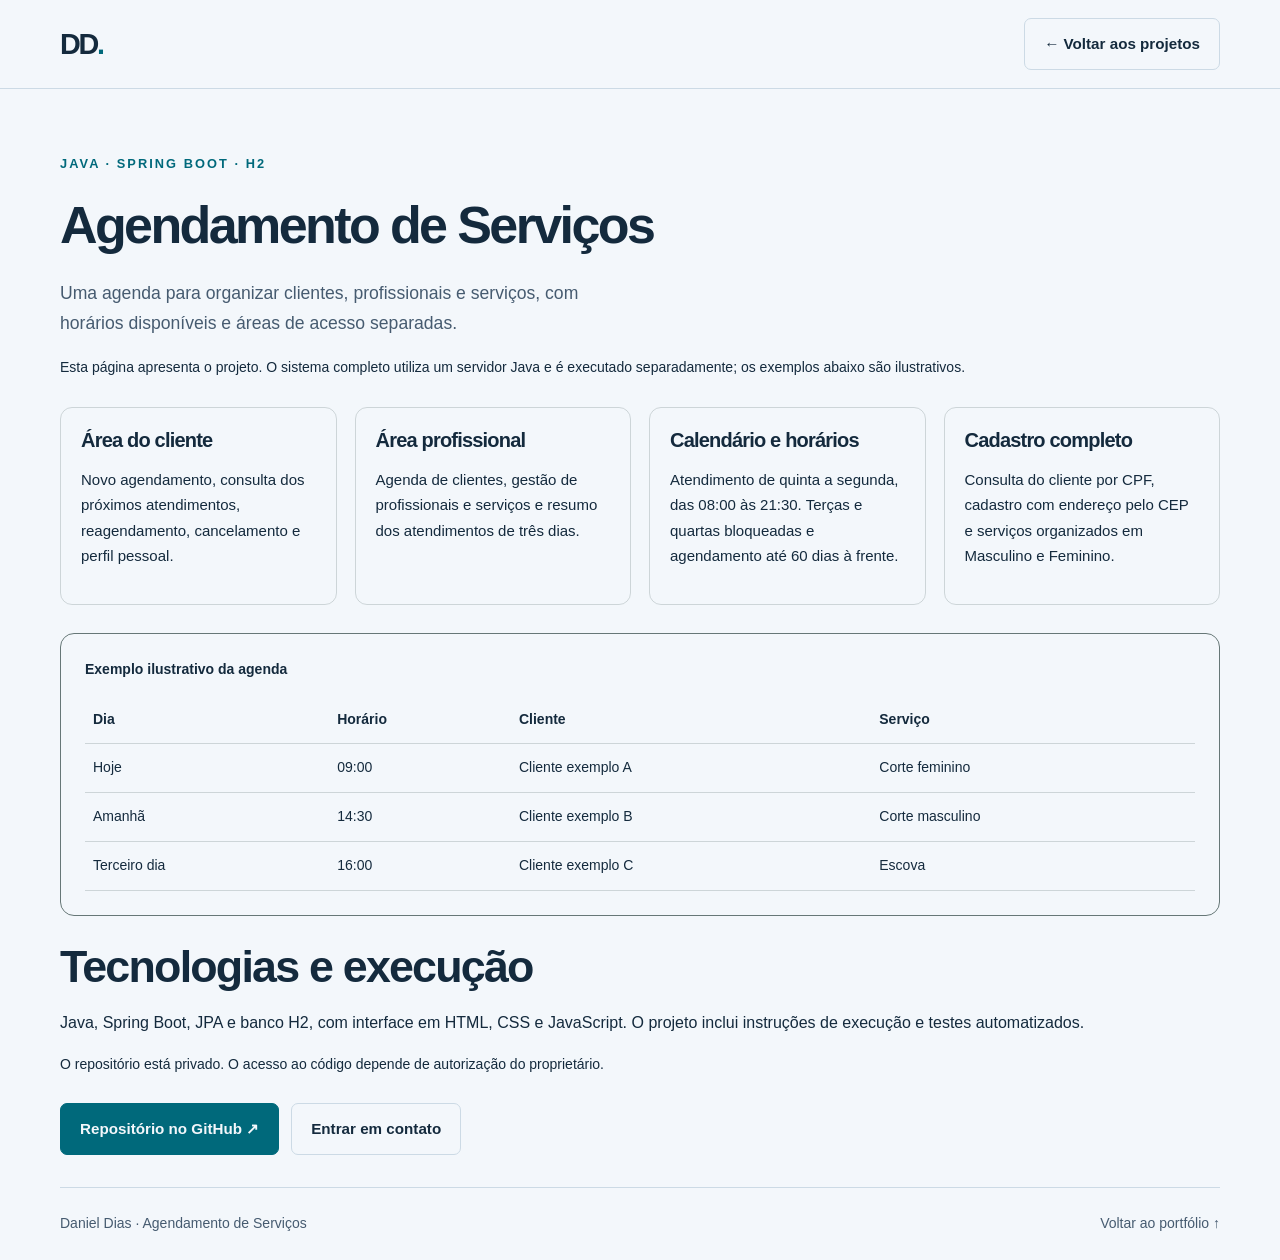
==== projetos/agendamento/index.html @ 3dae835b "Inclui projeto de agendamento Java Spring Boot no portfólio" ====
<!doctype html><html lang="pt-BR"><head><meta charset="utf-8"><meta name="viewport" content="width=device-width,initial-scale=1"><title>Agendamento de Serviços | Daniel Dias</title><meta name="description" content="Projeto de agendamento de serviços desenvolvido com Java e Spring Boot por Daniel Dias."><script src="../../theme.js?v=2"></script><link rel="stylesheet" href="../../styles.css?v=5"><style>.agenda-intro{padding-top:64px;padding-bottom:32px}.agenda-intro h1{font-size:clamp(30px,5vw,52px)}.agenda-example{border:1px solid var(--border,#667777);border-radius:14px;padding:24px;margin:24px 0}.agenda-example table{width:100%;border-collapse:collapse;text-align:left;font-size:14px}.agenda-example td,.agenda-example th{padding:12px 8px;border-bottom:1px solid #66777744}.table-wrap{overflow:auto}.agenda-example caption{text-align:left;margin-bottom:14px;font-weight:600}.agenda-note{font-size:14px;line-height:1.6}.features{display:grid;grid-template-columns:repeat(auto-fit,minmax(240px,1fr));gap:18px;margin:28px 0}.features article{padding:20px;border:1px solid #66777744;border-radius:12px}.features h2{font-size:20px}.features p{font-size:15px;line-height:1.7}</style></head><body><header class="header"><div class="container header-inner"><a class="brand" href="../../">DD<span>.</span></a><a class="button" href="../../#projetos">← Voltar aos projetos</a></div></header><main class="container agenda-intro"><p class="eyebrow">JAVA · SPRING BOOT · H2</p><h1>Agendamento de Serviços</h1><p class="lead">Uma agenda para organizar clientes, profissionais e serviços, com horários disponíveis e áreas de acesso separadas.</p><p class="agenda-note">Esta página apresenta o projeto. O sistema completo utiliza um servidor Java e é executado separadamente; os exemplos abaixo são ilustrativos.</p><div class="features"><article><h2>Área do cliente</h2><p>Novo agendamento, consulta dos próximos atendimentos, reagendamento, cancelamento e perfil pessoal.</p></article><article><h2>Área profissional</h2><p>Agenda de clientes, gestão de profissionais e serviços e resumo dos atendimentos de três dias.</p></article><article><h2>Calendário e horários</h2><p>Atendimento de quinta a segunda, das 08:00 às 21:30. Terças e quartas bloqueadas e agendamento até 60 dias à frente.</p></article><article><h2>Cadastro completo</h2><p>Consulta do cliente por CPF, cadastro com endereço pelo CEP e serviços organizados em Masculino e Feminino.</p></article></div><section class="agenda-example"><div class="table-wrap"><table><caption>Exemplo ilustrativo da agenda</caption><thead><tr><th>Dia</th><th>Horário</th><th>Cliente</th><th>Serviço</th></tr></thead><tbody><tr><td>Hoje</td><td>09:00</td><td>Cliente exemplo A</td><td>Corte feminino</td></tr><tr><td>Amanhã</td><td>14:30</td><td>Cliente exemplo B</td><td>Corte masculino</td></tr><tr><td>Terceiro dia</td><td>16:00</td><td>Cliente exemplo C</td><td>Escova</td></tr></tbody></table></div></section><section><h2>Tecnologias e execução</h2><p>Java, Spring Boot, JPA e banco H2, com interface em HTML, CSS e JavaScript. O projeto inclui instruções de execução e testes automatizados.</p><p class="agenda-note">O repositório está privado. O acesso ao código depende de autorização do proprietário.</p><div class="actions"><a class="button primary" href="https://github.com/danieldosadi/agendamento-spring-boot">Repositório no GitHub ↗</a><a class="button" href="../../#contato">Entrar em contato</a></div></section></main><footer class="container"><p>Daniel Dias · Agendamento de Serviços</p><a href="../../#projetos">Voltar ao portfólio ↑</a></footer></body></html>
---- styles.css ----
/* Paleta e dimensões: edite estas variáveis para personalizar o site. */
:root{font-family:Inter,"Segoe UI",Arial,sans-serif;--bg:#f3f7fb;--surface:#fff;--text:#142a3d;--muted:#465b70;--accent:#00697b;--line:#ccdae5;--art:#092737;--shadow:0 20px 60px #08283d12;color-scheme:light}
:root[data-theme="dark"]{--bg:#08131f;--surface:#101f2e;--text:#f0f6fc;--muted:#a6b9cb;--accent:#65dceb;--line:#293c4e;--shadow:0 20px 60px #0003;color-scheme:dark}
*{box-sizing:border-box}html{scroll-behavior:smooth;scroll-padding-top:110px}body{margin:0;background:var(--bg);color:var(--text);font-size:1rem;line-height:1.7}a{color:inherit;text-decoration:none}button,select{font:inherit}button,a,select{-webkit-tap-highlight-color:transparent}a:hover{color:var(--accent)}:focus-visible{outline:3px solid var(--accent);outline-offset:5px}::selection{background:#16899e;color:white}.container{width:min(1160px,calc(100% - 64px));margin-inline:auto}.sr-only{position:absolute;width:1px;height:1px;padding:0;margin:-1px;overflow:hidden;clip:rect(0,0,0,0);white-space:nowrap;border:0}[hidden]{display:none!important}.skip{position:fixed;top:-100px;left:16px;z-index:10;padding:12px 20px;background:var(--surface)}.skip:focus{top:12px}.header{position:sticky;top:0;z-index:5;background:var(--bg);border-bottom:1px solid var(--line)}.header-inner{min-height:88px;display:flex;align-items:center;gap:28px;justify-content:space-between}.brand{font-size:1.8rem;font-weight:800;letter-spacing:-.08em}.brand span{color:var(--accent)}nav{display:flex;flex-wrap:wrap;gap:24px;font-size:.875rem}select{max-width:100%;color:var(--text);background:var(--surface);border:1px solid var(--line);border-radius:7px;padding:8px;font-size:.875rem}.hero{min-height:660px;display:grid;grid-template-columns:1.35fr 1fr;align-items:center;gap:65px;padding-block:80px}.eyebrow{font-size:.8rem;letter-spacing:.16em;font-weight:700;color:var(--accent);margin:0 0 22px}h1{font-size:clamp(2.7rem,5vw,4.6rem);line-height:1.08;letter-spacing:-.05em;margin:0 0 26px}h1 span{display:block;font-size:.57em;line-height:1.3;font-weight:500;letter-spacing:-.035em;color:var(--muted);margin-top:20px}.lead{max-width:580px;color:var(--muted);font-size:1.1rem}.actions{display:flex;flex-wrap:wrap;gap:12px;margin-top:28px}.button{padding:12px 19px;border:1px solid var(--line);border-radius:7px;font-size:.95rem;font-weight:600;display:inline-flex;align-items:center;gap:16px}.primary{background:var(--accent);color:var(--bg);border-color:var(--accent)}.primary:hover{color:var(--bg);filter:brightness(1.12)}.location{font-size:.875rem;color:var(--muted);margin-top:35px}.location span{padding-inline:12px;color:var(--accent)}.portrait-wrap{position:relative;padding:20px 0 0 20px}.portrait-wrap:before{content:"";position:absolute;inset:0 20px 40px 0;border:1px solid var(--accent);border-radius:12px}.portrait-frame{position:relative;border-radius:10px;overflow:hidden;box-shadow:var(--shadow);background:var(--surface)}.portrait-frame img{display:block;width:100%;height:auto;aspect-ratio:1;object-fit:cover}.portrait-caption{padding:16px 22px;display:flex;flex-direction:column}.portrait-caption span{font-weight:600}.portrait-caption small{color:var(--muted);font-size:.875rem}.frame-label{display:block;font-family:monospace;font-size:.8rem;color:var(--accent);margin:18px 0 0}.section{padding-block:85px;border-top:1px solid var(--line)}.section-heading{margin-bottom:38px}.section-heading>p:last-child:not(.eyebrow){color:var(--muted);max-width:650px}h2{font-size:clamp(2rem,3.5vw,2.8rem);line-height:1.2;letter-spacing:-.04em;font-weight:650;margin:0}h3{font-size:1.2rem;line-height:1.4;margin:0 0 12px}.about-copy{max-width:770px;margin-left:auto;color:var(--muted);font-size:1.1rem}.about-copy p+p{margin-top:24px}.skills-grid{display:grid;grid-template-columns:repeat(4,1fr);gap:18px}.skill{border:1px solid var(--line);background:var(--surface);padding:26px;border-radius:9px}.symbol{font:700 1.6rem monospace;color:var(--accent);display:block;margin-bottom:24px}.skill p{font-size:.95rem;color:var(--muted);margin-bottom:0}.filters{display:flex;flex-wrap:wrap;gap:10px;margin-bottom:30px}.filters button{background:transparent;color:var(--muted);border:1px solid var(--line);border-radius:30px;padding:8px 18px;cursor:pointer;font-size:.9rem}.filters button[aria-pressed="true"]{background:var(--accent);border-color:var(--accent);color:var(--bg)}.projects-grid{display:grid;grid-template-columns:repeat(3,1fr);gap:24px}.project{border:1px solid var(--line);border-radius:10px;overflow:hidden;background:var(--surface);transition:transform .25s,box-shadow .25s}.project:hover{transform:translateY(-4px);box-shadow:var(--shadow)}.project-art{height:190px;background-color:var(--art);background-image:linear-gradient(#65dceb0b 1px,transparent 1px),linear-gradient(90deg,#65dceb0b 1px,transparent 1px);background-size:24px 24px;position:relative;display:flex;align-items:center;justify-content:center;color:#65dceb;overflow:hidden}.project-art>span{position:absolute;top:14px;left:18px;font:14px monospace;opacity:.8}.project-art>b{position:absolute;bottom:15px;left:18px;font:11px monospace;letter-spacing:.1em}.project-body{padding:24px}.tag{font-size:.75rem;font-weight:700;letter-spacing:.1em;color:var(--accent);margin:0 0 10px}.project-body>p:not(.tag){color:var(--muted);font-size:.95rem}.project-body .stack{font-size:.8rem!important;margin:24px 0 12px}.project-body .status{font-size:.8rem!important;margin:0;padding-top:12px;border-top:1px solid var(--line)}.art-boxes{display:flex;gap:8px;transform:rotate(-10deg)}.art-boxes i{width:54px;height:60px;border:1px solid #65dceb;background:#65dceb15;border-radius:3px}.art-boxes i:nth-child(2){transform:translateY(-18px)}.art-bars{height:90px;display:flex;gap:10px;align-items:end;border-bottom:1px solid #65dceb77;padding:0 10px}.art-bars i{width:23px;height:40%;background:#65dceb66;border:1px solid #65dceb}.art-bars i:nth-child(2){height:65%}.art-bars i:nth-child(3){height:50%}.art-bars i:nth-child(4){height:80%}.art-bars i:nth-child(5){height:100%}.dashboard .art-bars{transform:skewY(-6deg)}.art-cards{position:relative;width:110px;height:85px}.art-cards i{position:absolute;inset:0;border:1px solid #65dceb;border-radius:8px;background:#153e50;transform:rotate(-12deg)}.art-cards i+ i{transform:translateX(20px) rotate(8deg);display:grid;place-items:center;font:36px monospace}.art-flow{display:flex;align-items:center;gap:18px}.art-flow i{font-style:normal;font-size:28px;width:60px;height:60px;border:1px solid #65dceb;border-radius:12px;display:grid;place-items:center}.art-flow em{font-size:25px;font-style:normal}.timeline{list-style:none;margin:0;padding:0}.timeline li{position:relative;display:grid;grid-template-columns:240px 1fr;gap:36px;padding:0 0 45px 32px;border-left:1px solid var(--line);margin-left:7px}.timeline li:before{content:"";position:absolute;left:-6px;top:6px;width:11px;height:11px;background:var(--accent);border:3px solid var(--bg);border-radius:50%;box-shadow:0 0 0 1px var(--accent)}.timeline li:last-child{padding-bottom:0}.period{font-size:.8rem;color:var(--accent);letter-spacing:.04em}.timeline h3{font-size:1.4rem;margin-bottom:3px}.role{margin:0 0 12px;font-weight:600}.timeline p:not(.role){color:var(--muted);max-width:670px;margin:0}.contact{padding:70px 60px;background:var(--surface);border:1px solid var(--line);border-radius:12px;margin-block:30px 80px}.contact>p:not(.eyebrow){max-width:580px;color:var(--muted)}.email{display:inline-block;font-size:clamp(1rem,2.8vw,1.9rem);color:var(--accent);margin-top:18px;overflow-wrap:anywhere}.contact .actions a{font-size:.95rem;margin-right:18px}footer{display:flex;justify-content:space-between;flex-wrap:wrap;gap:15px;border-top:1px solid var(--line);padding-block:24px;font-size:.875rem;color:var(--muted)}footer p{margin:0}
@media(min-width:800px) and (prefers-reduced-motion:no-preference){.hero-copy,.portrait-wrap{animation:enter .7s ease-out both}.portrait-wrap{animation-delay:.12s}@keyframes enter{from{opacity:0;transform:translateY(14px)}to{opacity:1;transform:translateY(0)}}}
@media(max-width:1000px){.header-inner{gap:16px}nav{gap:14px}.hero{gap:35px}.skills-grid{grid-template-columns:repeat(2,1fr)}.projects-grid{grid-template-columns:repeat(2,1fr)}}
@media(max-width:760px){html{scroll-padding-top:170px}.container{width:calc(100% - 36px)}.header-inner{flex-wrap:wrap;padding-block:14px;gap:12px}.brand{margin-right:auto}.theme-control{order:1}nav{order:2;width:100%;gap:9px 18px;font-size:.8rem}.hero{grid-template-columns:1fr;padding-block:55px;gap:42px}.portrait-wrap{width:min(380px,100%);margin-inline:auto}.section{padding-block:55px}.about-copy{font-size:1rem}.timeline li{grid-template-columns:1fr;gap:8px;padding-left:24px}.contact{padding:35px 24px;margin-bottom:45px}.section-heading{margin-bottom:28px}}
@media(max-width:480px){.projects-grid,.skills-grid{grid-template-columns:1fr}.button{padding:11px 14px}.hero h1{font-size:2.8rem}.location span{padding-inline:4px}}
@media(prefers-reduced-motion:reduce){html{scroll-behavior:auto}*,*:before,*:after{animation:none!important;transition:none!important}}

/* Ajustes responsivos: colunas flexíveis, controles de toque e texto ampliado. */
.hero-copy,.portrait-wrap,.skill,.project,.timeline li>div{min-width:0}
.hero{grid-template-columns:minmax(0,1.35fr) minmax(0,1fr)}
.skills-grid{grid-template-columns:repeat(4,minmax(0,1fr))}
.projects-grid{grid-template-columns:repeat(3,minmax(0,1fr))}
.button,.filters button,select{min-height:44px}
nav a{display:flex;align-items:center;min-height:44px}
.theme-control{flex-shrink:0}
.frame-label{overflow-wrap:anywhere}
.tag,.project-body .stack,.project-body .status{font-size:.875rem!important}
.project{display:flex;flex-direction:column}
.project-body{display:flex;flex-direction:column;flex:1}
.project-body .stack{margin-top:auto;padding-top:12px}
.project-art{flex-shrink:0}
.email{max-width:100%}
@media(max-width:1100px){
 .header-inner{gap:12px}nav{gap:12px}
 .skills-grid{grid-template-columns:repeat(2,minmax(0,1fr))}
 .projects-grid{grid-template-columns:repeat(2,minmax(0,1fr))}
}
@media(max-width:900px){
 .header-inner{flex-wrap:wrap;min-height:0;padding-block:10px;gap:4px 16px}
 .brand{margin-right:auto}.theme-control{order:1}
 nav{order:2;width:100%;justify-content:space-between;gap:0 12px;font-size:.875rem}
 html{scroll-padding-top:145px}
 .hero{grid-template-columns:1fr;min-height:0;padding-block:48px;gap:36px}
 .hero-copy{max-width:680px}.portrait-wrap{width:min(360px,100%);margin-inline:auto}
 .section{padding-block:56px}
 .timeline li{grid-template-columns:170px minmax(0,1fr);gap:24px}
}
@media(max-width:600px){
 .container{width:calc(100% - 32px)}
 /* No celular, o cabeçalho acompanha a rolagem sem cobrir o conteúdo. */
 .header{position:relative}html{scroll-padding-top:20px}
 nav{justify-content:flex-start;gap:0 18px}
 nav a{font-size:.875rem}
 .hero h1{font-size:clamp(2.25rem,10vw,3.25rem)}
 h1 span{font-size:.62em}.lead{font-size:1rem}
 h2{font-size:clamp(1.8rem,7vw,2.3rem)}
 .hero .actions{display:grid;grid-template-columns:repeat(2,minmax(0,1fr));gap:10px}
 .hero .actions .primary{grid-column:1/-1}
 .hero .button{justify-content:center}
 .location{margin-top:24px}
 .skills-grid,.projects-grid{grid-template-columns:1fr;gap:16px}
 .skill,.project-body{padding:22px}
 .symbol{margin-bottom:16px}
 .filters{gap:8px}.filters button{padding:8px 14px}
 .timeline li{grid-template-columns:1fr;gap:8px;padding-left:24px}
 .contact{padding:30px 22px}.email{font-size:1.05rem}
 footer a,.contact .actions a{min-height:44px;display:inline-flex;align-items:center}
}


/* Navegação recolhível para celular e tablet. */
.menu-toggle{display:none;align-items:center;justify-content:center;gap:8px;min-height:44px;padding:8px 12px;border:1px solid var(--line);border-radius:8px;background:var(--surface);color:var(--text);cursor:pointer;font:inherit;font-size:.875rem}
@media(max-width:900px){
 .navigation-ready .menu-toggle{display:inline-flex;order:2}
 .header-inner{gap:12px;align-items:center}
 .theme-control{order:1}
 .theme-control select{font-size:.875rem;padding-inline:8px}
 #navigation{order:3;width:100%;flex-direction:column;gap:4px;border-top:1px solid var(--line);padding-top:12px;padding-bottom:6px}
 #navigation a{padding:10px 14px;border-radius:7px;min-height:48px;font-size:1rem}
 #navigation a:hover,#navigation a:focus-visible{background:var(--surface);color:var(--accent)}
}
@media(max-width:360px){
 .header-inner{gap:8px}.brand{font-size:1.6rem}.menu-toggle{padding-inline:10px}.theme-control select{max-width:145px}
}

/* Menu nativo: abre mesmo sem JavaScript. */
.mobile-menu{display:none}
@media(max-width:900px){
 #navigation{display:none}
 .header-inner{display:grid;grid-template-columns:minmax(0,1fr) auto;gap:12px}
 .brand{grid-column:1;grid-row:1;margin:0}
 .mobile-menu{display:block;grid-column:2;grid-row:1;order:0}
 .mobile-menu summary{cursor:pointer;list-style:none;min-height:44px;padding:8px 12px;border:1px solid var(--line);border-radius:8px;background:var(--surface);font-size:1rem}
 .mobile-menu summary::-webkit-details-marker{display:none}
 .mobile-menu nav{position:absolute;left:16px;right:16px;top:68px;display:flex;flex-direction:column;gap:4px;width:auto;background:var(--surface);border:1px solid var(--line);border-radius:10px;padding:12px;box-shadow:var(--shadow);z-index:8}
 .mobile-menu nav a{padding:8px 12px;min-height:48px}
 .theme-control{grid-column:1/-1;grid-row:2;justify-self:start;min-width:0;max-width:100%}
 .header{position:relative}
 .hero h1{overflow-wrap:anywhere}
 .eyebrow{overflow-wrap:anywhere}
}
@media(max-width:600px){.hero .actions .resume-link{grid-column:1/-1}}
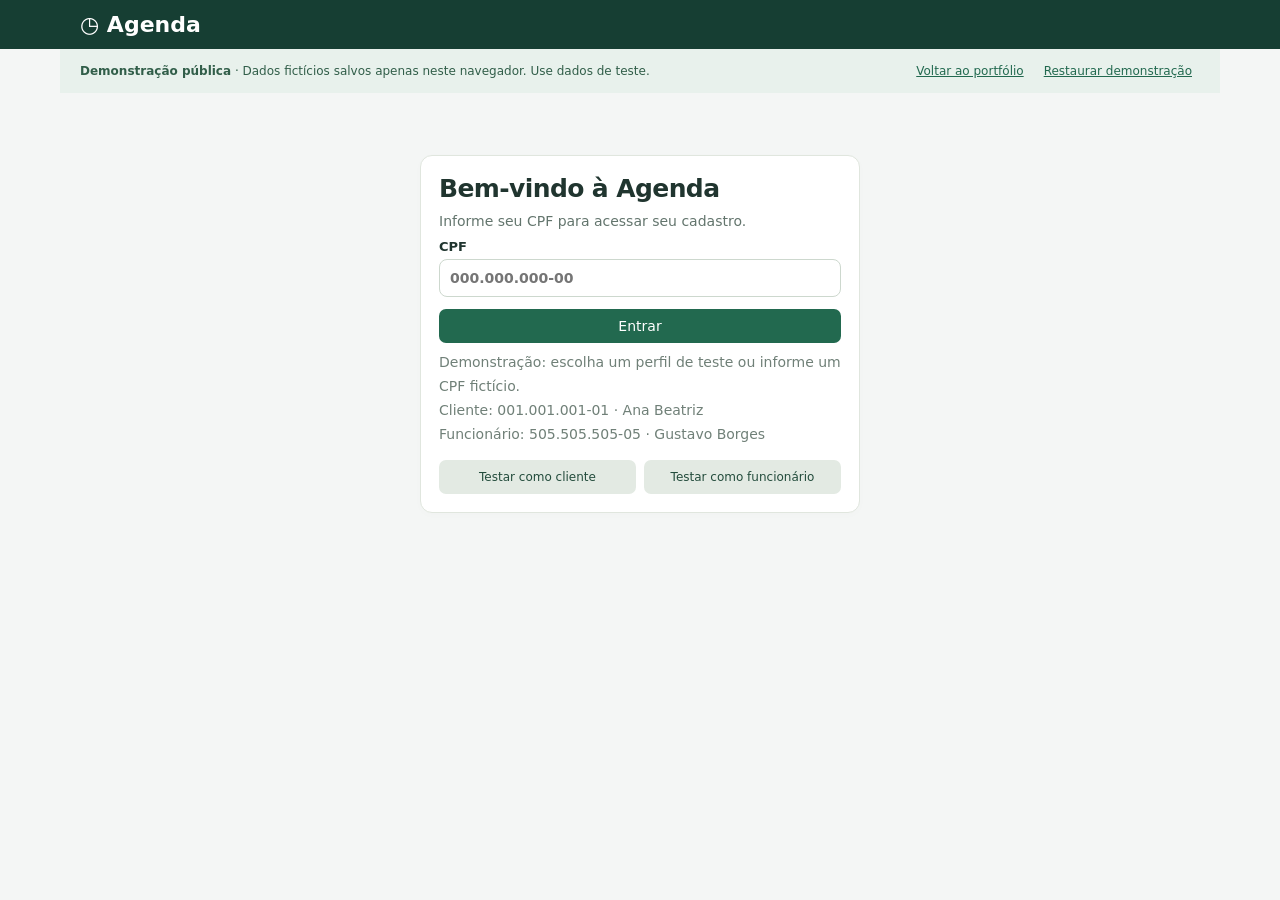
==== commit b99be257: "Publica demonstração navegável da agenda com dados fictícios no navegador" ====
--- a/projetos/agendamento/index.html
+++ b/projetos/agendamento/index.html
@@ -1 +1,230 @@
-<!doctype html><html lang="pt-BR"><head><meta charset="utf-8"><meta name="viewport" content="width=device-width,initial-scale=1"><title>Agendamento de Serviços | Daniel Dias</title><meta name="description" content="Projeto de agendamento de serviços desenvolvido com Java e Spring Boot por Daniel Dias."><script src="../../theme.js?v=2"></script><link rel="stylesheet" href="../../styles.css?v=5"><style>.agenda-intro{padding-top:64px;padding-bottom:32px}.agenda-intro h1{font-size:clamp(30px,5vw,52px)}.agenda-example{border:1px solid var(--border,#667777);border-radius:14px;padding:24px;margin:24px 0}.agenda-example table{width:100%;border-collapse:collapse;text-align:left;font-size:14px}.agenda-example td,.agenda-example th{padding:12px 8px;border-bottom:1px solid #66777744}.table-wrap{overflow:auto}.agenda-example caption{text-align:left;margin-bottom:14px;font-weight:600}.agenda-note{font-size:14px;line-height:1.6}.features{display:grid;grid-template-columns:repeat(auto-fit,minmax(240px,1fr));gap:18px;margin:28px 0}.features article{padding:20px;border:1px solid #66777744;border-radius:12px}.features h2{font-size:20px}.features p{font-size:15px;line-height:1.7}</style></head><body><header class="header"><div class="container header-inner"><a class="brand" href="../../">DD<span>.</span></a><a class="button" href="../../#projetos">← Voltar aos projetos</a></div></header><main class="container agenda-intro"><p class="eyebrow">JAVA · SPRING BOOT · H2</p><h1>Agendamento de Serviços</h1><p class="lead">Uma agenda para organizar clientes, profissionais e serviços, com horários disponíveis e áreas de acesso separadas.</p><p class="agenda-note">Esta página apresenta o projeto. O sistema completo utiliza um servidor Java e é executado separadamente; os exemplos abaixo são ilustrativos.</p><div class="features"><article><h2>Área do cliente</h2><p>Novo agendamento, consulta dos próximos atendimentos, reagendamento, cancelamento e perfil pessoal.</p></article><article><h2>Área profissional</h2><p>Agenda de clientes, gestão de profissionais e serviços e resumo dos atendimentos de três dias.</p></article><article><h2>Calendário e horários</h2><p>Atendimento de quinta a segunda, das 08:00 às 21:30. Terças e quartas bloqueadas e agendamento até 60 dias à frente.</p></article><article><h2>Cadastro completo</h2><p>Consulta do cliente por CPF, cadastro com endereço pelo CEP e serviços organizados em Masculino e Feminino.</p></article></div><section class="agenda-example"><div class="table-wrap"><table><caption>Exemplo ilustrativo da agenda</caption><thead><tr><th>Dia</th><th>Horário</th><th>Cliente</th><th>Serviço</th></tr></thead><tbody><tr><td>Hoje</td><td>09:00</td><td>Cliente exemplo A</td><td>Corte feminino</td></tr><tr><td>Amanhã</td><td>14:30</td><td>Cliente exemplo B</td><td>Corte masculino</td></tr><tr><td>Terceiro dia</td><td>16:00</td><td>Cliente exemplo C</td><td>Escova</td></tr></tbody></table></div></section><section><h2>Tecnologias e execução</h2><p>Java, Spring Boot, JPA e banco H2, com interface em HTML, CSS e JavaScript. O projeto inclui instruções de execução e testes automatizados.</p><p class="agenda-note">O repositório está privado. O acesso ao código depende de autorização do proprietário.</p><div class="actions"><a class="button primary" href="https://github.com/danieldosadi/agendamento-spring-boot">Repositório no GitHub ↗</a><a class="button" href="../../#contato">Entrar em contato</a></div></section></main><footer class="container"><p>Daniel Dias · Agendamento de Serviços</p><a href="../../#projetos">Voltar ao portfólio ↑</a></footer></body></html>+<!doctype html>
+<html lang="pt-BR">
+<meta charset="utf-8"><meta name="viewport" content="width=device-width,initial-scale=1">
+<title>Agenda • Demonstração | Daniel Dias</title><meta name="description" content="Demonstração navegável do projeto de agendamento de serviços de Daniel Dias. Dados fictícios salvos somente neste navegador.">
+<style>
+:root{font-family:system-ui,sans-serif;color:#20352f;background:#f3f5f1}*{box-sizing:border-box}body{margin:0}header{background:#163e33;color:white;padding:24px max(24px,calc((100vw - 1180px)/2));display:flex;align-items:center;justify-content:space-between}header strong{font-size:24px}header span{color:#bed5ca;font-size:14px}main{max-width:1228px;margin:auto;padding:32px 24px}h1{font-size:32px;letter-spacing:-1px;margin:0 0 8px}h2{font-size:19px;margin:0 0 20px}p{color:#63756d;line-height:1.6}nav{display:flex;gap:8px;margin:24px 0}button{font:inherit;cursor:pointer;border:0;border-radius:8px;padding:11px 16px;background:#22694f;color:white}button:hover{filter:brightness(.92)}button:disabled{opacity:.55;cursor:wait}button.secondary,nav button{background:#e3eae3;color:#234c3c}nav button[aria-selected=true]{background:#163e33;color:white}button:focus-visible,input:focus-visible,select:focus-visible{outline:3px solid #d59739;outline-offset:2px}.layout{display:grid;grid-template-columns:350px 1fr;gap:24px}.card{background:white;border:1px solid #e0e6de;border-radius:14px;padding:24px}.stack{display:grid;gap:18px}label{display:grid;gap:7px;font-size:14px;font-weight:600}input,select{font:inherit;width:100%;padding:11px;border:1px solid #cdd8ce;border-radius:8px;background:white;color:#20352f}.row{display:flex;align-items:center;gap:10px;flex-wrap:wrap}.filters{display:grid;grid-template-columns:1fr 1fr;gap:12px;margin-bottom:22px}.appointment{border-top:1px solid #e7ece5;padding:20px 0;display:flex;gap:18px;align-items:flex-start}.time{font-weight:700;font-size:18px;min-width:64px}.details{flex:1}.details strong{display:block}.muted{color:#708078;font-size:14px;line-height:1.7}.badge{font-size:12px;border-radius:20px;padding:4px 10px;background:#e8f3e9;display:inline-block;margin-top:8px}.canceled{opacity:.65}.empty{text-align:center;padding:40px 12px;color:#708078}.count{background:#e9f0e6;border-radius:8px;padding:10px 14px;margin:16px 0}.grid{display:grid;grid-template-columns:repeat(3,1fr);gap:20px}.catalog{margin-top:22px;max-height:260px;overflow:auto}.catalog div{border-top:1px solid #e7ece5;padding:12px 0}#message{padding:14px;border-radius:8px;background:#e2f1e5;margin-bottom:20px}#message.error{background:#ffe6e1;color:#8e3024}[hidden]{display:none!important}footer{margin-top:28px;font-size:13px;color:#708078}@media(max-width:850px){.layout,.grid{grid-template-columns:1fr}header span{display:none}.filters{grid-template-columns:1fr}.appointment{gap:10px}.appointment .row{flex-direction:column;align-items:stretch}}
+
+.toolbar{display:flex;align-items:center;justify-content:space-between;gap:16px;margin:24px 0}.toolbar nav{margin:0}.account-actions{display:flex;align-items:center;gap:10px}.account-bar{display:flex;align-items:center;justify-content:space-between;gap:16px;margin-bottom:32px}.birth-grid{display:grid;grid-template-columns:repeat(3,minmax(0,1fr));gap:12px}.birth-field{border:0;padding:0;margin:0;min-width:0}.birth-field legend{font-size:14px;font-weight:600;margin-bottom:10px}.field-caption{white-space:nowrap;display:block}.signup-row{display:grid;grid-template-columns:1fr 1fr;gap:16px;align-items:start}.signup-row label{min-width:0}.profile-details{display:grid;grid-template-columns:1fr 1fr;gap:18px;margin:0}.profile-details dt{font-size:12px;color:#708078;margin-bottom:6px}.profile-details dd{margin:0;font-size:15px;overflow-wrap:anywhere}.profile-details .wide{grid-column:1/-1}.section-heading{margin:8px 0 0;font-size:15px;color:#22694f;padding-top:12px;border-top:1px solid #e7ece5}#signupPanel{padding:32px!important}#signupPanel .filters{margin-bottom:0;gap:16px}#signupPanel .stack{gap:18px}#profilePanel{max-width:760px;margin:24px auto}#allAppointments{background:transparent;text-decoration:underline;padding:4px 0;color:#22694f;font-size:14px}#count{font-size:14px;background:#f3f6f0}#appIntro{margin-bottom:0}@media(max-width:600px){.account-bar{align-items:flex-start;flex-direction:column;gap:12px}.toolbar{align-items:flex-start;flex-wrap:wrap}.toolbar button{font-size:14px}.signup-row{gap:12px;grid-template-columns:minmax(0,.8fr) minmax(0,1.2fr)}#signupPanel{padding:20px!important}.birth-grid{gap:8px}.birth-grid select{padding:10px 6px;font-size:14px}.profile-details{grid-template-columns:1fr}.profile-details .wide{grid-column:auto}.field-caption{font-size:13px}}
+.catalog article{border-top:1px solid #e7ece5;padding:14px 0;display:grid;gap:8px}.catalog article small{overflow-wrap:anywhere;color:#708078}.catalog .danger{color:#9d352d;background:#fcebe8}.catalog button{font-size:13px;padding:8px 12px}.catalog{max-height:420px}
+
+.booking-calendar{border:1px solid #d4ded5;border-radius:12px;padding:12px;background:#fff}.calendar-header{display:flex;align-items:center;justify-content:space-between;gap:8px;margin-bottom:12px}.calendar-header button{padding:6px 10px;background:#edf2ec;color:#234c3c}.calendar-grid{display:grid;grid-template-columns:repeat(7,minmax(0,1fr));gap:4px}.calendar-grid .weekday{font-size:12px;text-align:center;color:#708078;padding:8px 0}.calendar-grid button{padding:9px 0;border-radius:7px;background:#edf4ed;color:#234c3c;font-size:14px}.calendar-grid button:disabled{color:#9ba29d;background:#f5f5f3;opacity:1;cursor:not-allowed;text-decoration:line-through}.calendar-grid button[aria-pressed=true]{background:#22694f;color:white}.calendar-note{font-size:12px;color:#708078;line-height:1.5;margin:10px 0 0}#calendarToggle{text-align:left;background:white;color:#20352f;border:1px solid #cdd8ce}
+.time-slots{display:grid;grid-template-columns:repeat(auto-fill,minmax(90px,1fr));gap:10px}.time-slots button{background:#edf4ed;color:#234c3c;border:1px solid #d4ded5;padding:12px}.time-slots button[aria-pressed=true]{background:#22694f;color:#fff;border-color:#22694f}.time-slots button:focus-visible{outline:3px solid #8dbca7;outline-offset:2px}#calendarToggle{border:0;padding:0;font-size:14px;color:#60776b;background:transparent}dialog.agenda-modal{border:1px solid #dce6df;border-radius:20px;padding:0;width:min(960px,calc(100% - 32px));max-height:90dvh;color:#20352f;box-shadow:0 24px 80px #102d3333}dialog.agenda-modal::backdrop{background:#102d3366;backdrop-filter:blur(3px)}.modal-top{position:sticky;top:0;background:#fff;z-index:2;display:flex;justify-content:space-between;align-items:center;padding:20px 24px;border-bottom:1px solid #e0e6de}.modal-top h2{margin:0}.modal-body{padding:24px}.modal-body>.card{border:0;padding:0}.modal-body .catalog{max-height:none}.modal-body .layout{display:block}.modal-body #signupPanel{margin:0!important;max-width:none!important;padding:0!important}.modal-feedback{padding:12px 16px;margin:0 24px 18px;background:#e2f1e5;border-radius:8px}.modal-feedback.error{background:#ffe6e1;color:#8e3024}.staff-launchers{display:grid;grid-template-columns:repeat(3,minmax(0,1fr));gap:20px;margin:28px 0}.staff-launchers button{padding:28px;text-align:left;background:white;color:#20352f;border:1px solid #dce6df;border-radius:16px;box-shadow:0 4px 12px #163e3306}.staff-launchers strong{display:block;font-size:19px;margin-bottom:10px}.staff-launchers span{font-size:14px;color:#708078;line-height:1.6}.staff-launchers b{display:block;color:#22694f;margin-top:22px;font-size:14px}@media(max-width:750px){.staff-launchers{grid-template-columns:1fr}.modal-body{padding:18px}.modal-top{padding:16px 18px}}header{gap:24px;flex-wrap:wrap}header .account-bar{margin:0;gap:24px}header #who{font-size:14px;font-weight:600}header .account-actions button{background:#ffffff18;color:#fff;border:1px solid #ffffff30}header .account-actions button:hover{background:#ffffff28}@media(max-width:650px){header{padding:18px 24px;gap:18px}header .account-bar{width:100%;flex-direction:row;flex-wrap:wrap;align-items:center;gap:12px}header .account-actions{margin-left:auto}header .account-actions button{padding:9px 12px;font-size:13px}}/* Compact layout */
+:root{font-size:14px;background:#f4f6f5}header{padding:12px max(20px,calc((100vw - 1120px)/2))}header strong{font-size:22px}header .account-bar{gap:18px}header .account-actions button{padding:8px 12px}main{max-width:1160px;padding:22px 20px}h1{font-size:25px;letter-spacing:-.6px;margin:0 0 5px}h2{font-size:17px;margin:0 0 12px}p{margin:8px 0;line-height:1.45}button{padding:9px 13px;border-radius:7px;font-size:14px}input,select{padding:9px 10px;min-height:38px;font-size:14px}label{font-size:13px;gap:5px}.card{padding:18px;border-radius:12px;box-shadow:0 2px 8px #163e3304}.stack{gap:12px}.row{gap:8px}.layout{gap:16px}.workspace-heading{display:flex;align-items:center;justify-content:space-between;gap:20px;margin-bottom:18px}.workspace-heading>div:first-child{min-width:0}#appIntro{font-size:14px;margin:4px 0 0}.toolbar{margin:0;gap:8px;flex-shrink:0}.toolbar:has(>button[hidden]):not(:has(>button:not([hidden]))){margin:0}#message{padding:10px 13px;margin-bottom:14px;font-size:13px;border-left:3px solid #3d9771}#agendaListCard>.row{margin-bottom:12px!important}#agendaListCard>.filters{display:flex;flex-wrap:wrap;align-items:end;gap:12px;margin-bottom:10px;padding:12px;background:#f6f8f6;border-radius:8px}#agendaListCard>.filters label{width:210px;max-width:100%}#agendaListCard #allAppointments{padding:10px 4px;font-size:13px}#count{display:inline-block;padding:5px 9px;margin:0 0 6px;font-size:12px;border-radius:6px;background:#edf3ef}.appointment{padding:12px 0;gap:14px;align-items:center}.appointment:last-child{padding-bottom:0}.time{font-size:19px;min-width:54px;color:#22694f;font-variant-numeric:tabular-nums}.details{display:grid;grid-template-columns:minmax(0,1fr) auto;column-gap:14px;row-gap:2px}.details strong{font-size:14px}.details .muted{font-size:12px;line-height:1.45;grid-column:1}.details .badge{grid-column:2;grid-row:1/4;align-self:center;margin:0;padding:4px 8px}.appointment .row{flex-direction:row;gap:6px}.appointment .row button{padding:8px 10px;font-size:12px}.empty{padding:24px 12px}.staff-launchers{gap:14px;margin:0 0 18px}.staff-launchers button{padding:18px;border-radius:12px}.staff-launchers strong{font-size:17px;margin-bottom:6px}.staff-launchers span{font-size:13px;line-height:1.4}.staff-launchers b{margin-top:14px;font-size:13px}footer{margin-top:18px;font-size:12px;color:#7b8981}dialog.agenda-modal{width:min(800px,calc(100% - 28px));border-radius:14px}.modal-top{padding:13px 18px}.modal-body{padding:18px}.modal-top h2{font-size:17px}.modal-feedback{padding:9px 12px;margin:0 18px 14px;font-size:13px}.catalog{margin-top:14px}.catalog article{padding:10px 0;gap:5px}.booking-calendar{padding:10px}.calendar-header{margin-bottom:6px}.calendar-grid .weekday{padding:5px 0}.calendar-grid button{padding:7px 0}.calendar-note{margin-top:7px}.time-slots{grid-template-columns:repeat(auto-fill,minmax(68px,1fr));gap:7px}.time-slots button{padding:9px 6px;font-size:13px}.birth-grid,.signup-row{gap:12px}#signupPanel{padding:22px!important}#signupPanel .stack{gap:12px}#signupPanel .filters{gap:12px}.section-heading{padding-top:10px}#profilePanel{margin:0 auto}.profile-details{gap:12px}
+@media(max-width:650px){main{padding:16px 12px}header{padding:12px 16px;gap:12px}header .account-bar{gap:10px}h1{font-size:22px}.workspace-heading{align-items:flex-start;flex-direction:column;gap:12px;margin-bottom:14px}.card{padding:14px}.appointment{flex-wrap:wrap;gap:10px}.appointment>.details{min-width:180px}.appointment>.row{margin-left:64px}.details .badge{grid-row:1;grid-column:2}.details{column-gap:8px}#agendaListCard>.filters label{flex:1 1 160px}#agendaListCard #allAppointments{padding:4px 0}.staff-launchers{gap:10px}.staff-launchers button{padding:15px}.modal-body{padding:14px}.time-slots button{min-height:38px}#signupPanel{padding:16px!important}}
+#servicosModal{width:min(960px,calc(100% - 28px))}#profissionaisModal{width:min(740px,calc(100% - 28px))}#profissionaisFormModal,#servicosFormModal{width:min(520px,calc(100% - 28px))}.catalog-toolbar{display:flex;justify-content:space-between;align-items:center;gap:12px;margin-bottom:14px}.catalog-summary{display:grid;gap:3px}.catalog-summary>strong{font-size:15px}.catalog-summary>small{font-size:12px;color:#708078}.catalog-toolbar button{white-space:nowrap}.service-columns{display:grid;grid-template-columns:repeat(2,minmax(0,1fr));gap:14px;margin-top:0}.service-column{border:1px solid #e1e8e3;border-radius:10px;padding:0 12px;background:#fcfdfc;min-width:0}.service-column-heading{background:transparent;color:#20352f;padding:11px 0;border-bottom:1px solid #e1e8e3;gap:10px;flex-wrap:nowrap}.service-column-heading>strong{font-size:14px}.service-column-heading>span{display:inline-flex;font-size:11px;color:#526c5e;background:#e9f0eb;border-radius:12px;min-width:24px;justify-content:center;padding:3px 7px}.catalog .service-item{border:0;border-bottom:1px solid #e7ece5;padding:12px 0;gap:5px}.catalog .service-item:last-child{border-bottom:0}.service-item>strong{font-size:13px;line-height:1.4}.service-item>small{color:#22694f;font-weight:600;font-size:13px}.service-item>.row{gap:6px}.catalog .service-item button{padding:6px 9px;font-size:12px}.catalog-empty{font-size:13px;padding:12px 0;color:#708078}.professional-list{margin:0}.catalog .professional-item{display:grid;grid-template-columns:38px minmax(0,1fr) auto;align-items:center;gap:12px;padding:12px 0}.professional-avatar{display:grid;place-items:center;width:38px;height:38px;border-radius:10px;background:#e8f1ec;color:#22694f;font-size:13px;font-weight:700}.professional-identity{display:grid;gap:3px;min-width:0}.professional-identity strong{font-size:14px}.professional-identity small{font-size:12px}.professional-item>.row{flex-wrap:nowrap;gap:6px}.catalog .professional-item button{font-size:12px;padding:7px 10px}@media(max-width:600px){.service-columns{grid-template-columns:1fr;gap:12px}.service-column-heading>span{display:inline-flex}.catalog .professional-item{grid-template-columns:34px minmax(0,1fr);gap:9px}.professional-item>.row{grid-column:2;justify-content:flex-start}.professional-avatar{width:34px;height:34px}.catalog-toolbar{gap:8px}.catalog-toolbar button{font-size:12px;padding:8px 10px}}
+.client-launchers{grid-template-columns:repeat(2,minmax(0,1fr))}@media(max-width:650px){.client-launchers{grid-template-columns:1fr}}#clientBookingModal{width:min(720px,calc(100% - 28px))}#clientListModal #agendaListCard>.row{display:none}#signupTitle{text-align:center}.signup-actions{display:flex;flex-direction:column;align-items:center;gap:14px;margin-top:8px}#signupButton{width:100%;min-height:50px;font-size:16px;font-weight:600;padding:14px 20px}#signupBack{color:#22694f;font-size:14px;text-decoration:underline;text-underline-offset:3px;padding:4px 8px}#signupBack:hover{color:#163e33}#signupBack:focus-visible{outline:3px solid #d59739;outline-offset:3px;border-radius:4px}.dashboard-agenda{margin-top:18px}.dashboard-agenda-top{justify-content:space-between;margin-bottom:10px}.dashboard-agenda-top h2{margin:0 0 3px}.dashboard-agenda-top p{margin:0;font-size:12px}#dashboardAgendaStatus{font-size:12px;margin:0 0 10px}.dashboard-table-wrap{overflow-x:auto}.dashboard-table{width:100%;border-collapse:collapse;text-align:left;font-size:13px}.dashboard-table th,.dashboard-table td{padding:10px 12px;border-bottom:1px solid #e5ebe6;vertical-align:middle}.dashboard-table thead th{background:#f2f6f3;font-weight:600;font-size:12px;color:#597164}.dashboard-table tbody th{font-weight:500;white-space:nowrap;font-size:12px}.dashboard-table tbody tr:last-child>*{border-bottom:0}.dashboard-hour{font-weight:700;color:#22694f;font-variant-numeric:tabular-nums;white-space:nowrap}.dashboard-day-empty td{color:#809087;font-size:12px}.sr-only{position:absolute;width:1px;height:1px;padding:0;margin:-1px;overflow:hidden;clip:rect(0,0,0,0);white-space:nowrap;border:0}@media(max-width:650px){.dashboard-table{min-width:580px}.dashboard-table th,.dashboard-table td{padding:9px}.dashboard-agenda-top{align-items:flex-start}}
+.demo-banner{max-width:1160px;margin:auto;padding:10px 20px;display:flex;justify-content:space-between;align-items:center;flex-wrap:wrap;gap:8px;background:#e8f1ec;color:#315e49;font-size:12px}.demo-banner>div{display:flex;align-items:center;gap:12px;flex-wrap:wrap}.demo-banner a{color:#22694f}.demo-banner button{padding:5px 8px;font-size:12px;background:transparent;color:#22694f;text-decoration:underline}.demo-profiles{display:grid;grid-template-columns:1fr 1fr;gap:8px;margin-top:14px}.demo-profiles button{font-size:12px;padding:10px 8px}@media(max-width:600px){.demo-banner{padding:10px 12px}}</style>
+<header><strong>◷ Agenda</strong><div id="headerAccount" class="account-bar" hidden><strong id="who"></strong><div class="account-actions"><button id="myProfile" class="secondary">Meu perfil</button><button id="logout" class="secondary">Sair</button></div></div></header>
+<aside class="demo-banner"><span><strong>Demonstração pública</strong> · Dados fictícios salvos apenas neste navegador. Use dados de teste.</span><div><a href="../../#projetos">Voltar ao portfólio</a><button id="resetDemo" type="button">Restaurar demonstração</button></div></aside><main>
+<section id="loginPanel" class="card" style="max-width:440px;margin:40px auto">
+<h1>Bem-vindo à Agenda</h1><p>Informe seu CPF para acessar seu cadastro.</p>
+<form id="loginForm" class="stack"><label>CPF<input id="loginCpf" inputmode="numeric" autocomplete="off" maxlength="14" placeholder="000.000.000-00" required></label><button id="loginButton">Entrar</button></form>
+<p id="loginError" role="alert" style="color:#8e3024" hidden></p>
+<p class="muted">Demonstração: escolha um perfil de teste ou informe um CPF fictício.<br>Cliente: 001.001.001-01 · Ana Beatriz<br>Funcionário: 505.505.505-05 · Gustavo Borges</p>
+<div class="demo-profiles"><button type="button" class="secondary" id="demoClient">Testar como cliente</button><button type="button" class="secondary" id="demoEmployee">Testar como funcionário</button></div></section>
+
+<section id="signupPanel" class="card" style="max-width:720px;margin:32px auto" hidden>
+<h1 id="signupTitle">Vamos criar seu cadastro</h1><p id="signupIntro">Seu CPF ainda não está cadastrado. Preencha seus dados para agendar um atendimento.</p>
+<form id="signupForm" class="stack">
+<div class="filters"><label>CPF<input name="cpf" id="signupCpf" readonly required></label><label>Sexo<select name="sexo" required><option value="NAO_INFORMAR">Não informar</option><option value="MASCULINO">Masculino</option><option value="FEMININO">Feminino</option></select></label></div>
+<label>Nome completo<input name="nome" id="signupName" autocomplete="name" maxlength="120" required></label>
+<label>E-mail<input name="email" id="signupEmail" type="email" autocomplete="email" maxlength="200" placeholder="seu-email@email.com" required></label>
+<fieldset class="birth-field"><legend>Data de nascimento</legend><div class="birth-grid"><label>Ano<select id="birthYear" autocomplete="bday-year" required></select></label><label>Mês<select id="birthMonth" autocomplete="bday-month" required></select></label><label>Dia<select id="birthDay" autocomplete="bday-day" required></select></label></div></fieldset>
+<h2 class="section-heading">Endereço</h2>
+<div class="filters"><label>CEP<input name="cep" id="signupCep" inputmode="numeric" autocomplete="postal-code" maxlength="9" pattern="[0-9]{5}-?[0-9]{3}" placeholder="00000-000" required></label><div style="align-self:end"><button id="lookupCep" type="button" class="secondary">Buscar endereço</button></div></div>
+<span id="cepStatus" class="muted" role="status">Ao completar o CEP, buscamos rua, bairro e cidade. Você pode corrigir os campos.</span>
+<label>Rua<input name="rua" id="signupStreet" autocomplete="address-line1" maxlength="200" required></label>
+<div class="signup-row"><label><span class="field-caption">Número</span><input name="numero" autocomplete="off" maxlength="30" placeholder="Número ou S/N" required></label><label><span class="field-caption">Complemento <span class="muted">(Opcional)</span></span><input name="complemento" autocomplete="address-line2" maxlength="200" placeholder="Apto., bloco, sala"></label></div>
+<label>Bairro<input name="bairro" id="signupNeighborhood" maxlength="120" required></label>
+<div class="filters"><label>Cidade<input name="cidade" id="signupCity" autocomplete="address-level2" maxlength="120"></label><label>UF<input name="uf" id="signupState" autocomplete="address-level1" maxlength="2" pattern="[A-Z]{2}"></label></div>
+<p id="signupError" role="alert" style="color:#8e3024" hidden></p>
+<div class="signup-actions"><button id="signupButton">Cadastrar e entrar</button><a href="#" id="signupBack">Voltar à entrada</a></div>
+</form>
+</section>
+
+<div id="appPanel" hidden>
+<section id="profilePanel" class="card" hidden><div class="row" style="justify-content:space-between;margin-bottom:24px"><h1 style="margin:0">Meu perfil</h1><button id="profileBack" class="secondary">Voltar à agenda</button></div><p>Confira seus dados e mantenha seu e-mail atualizado.</p>
+<form id="profileForm" class="stack"><label>Nome completo<input id="profileName" name="nome" maxlength="120" autocomplete="name" required></label><label>E-mail<input id="profileEmail" name="email" type="email" maxlength="200" autocomplete="email" required></label><div><button id="profileSave">Salvar alterações</button></div></form><p id="profileStatus" role="status"></p><h2 class="section-heading" style="margin-bottom:20px">Dados do cadastro</h2><dl id="profileDetails" class="profile-details"></dl><div id="deleteAccountArea" hidden style="margin-top:28px;padding-top:20px;border-top:1px solid #e7ece5"><button id="deleteAccount" type="button" style="background:#9d352d">Excluir minha conta</button><p class="muted">A exclusão remove seus dados e agendamentos cancelados. Cancele os atendimentos ativos antes de continuar.</p></div></section>
+<div id="workspacePanel">
+<div class="workspace-heading"><div><h1 id="appTitle">Sua agenda de atendimentos</h1><p id="appIntro">Organize seus serviços e acompanhe cada atendimento.</p></div>
+<div class="toolbar"><nav id="workspaceNav" aria-label="Navegação"><button id="agendaTab" aria-selected="true">Agenda</button><button id="cadastrosTab" aria-selected="false">Cadastros</button></nav><button id="newAppointment">Novo agendamento</button><button id="viewAppointments" hidden>Ver agenda</button></div></div>
+<div id="message" role="status" aria-live="polite" hidden></div>
+<section id="agendaPanel" class="layout" aria-label="Agenda">
+<article id="bookingCard" class="card"><h2 id="formTitle">Novo agendamento</h2>
+<div id="staffCpfStep" hidden><p>Informe o CPF do cliente para continuar.</p><form id="staffCpfForm" class="stack"><label>CPF do cliente<input id="staffBookingCpf" inputmode="numeric" maxlength="14" placeholder="000.000.000-00" required></label><button id="staffCpfContinue">Continuar</button><button id="staffCpfBack" type="button" class="secondary">Voltar à agenda</button></form><p id="staffCpfError" role="alert" style="color:#8e3024" hidden></p></div>
+<div id="bookingDetails"><div id="staffBookingSummary" class="row" style="margin-bottom:18px" hidden><strong id="bookingCustomerName"></strong><button id="changeBookingCpf" type="button" class="secondary">Trocar CPF</button></div>
+<form id="booking" class="stack">
+<label>Cliente<select name="clienteId" required></select></label>
+<label>Profissional<select name="profissionalId" required></select></label>
+<label>Serviço<select name="servicoId" required></select></label><span id="servicesNote" class="muted" role="status"></span>
+<div class="stack" style="gap:8px"><span id="bookingDateLabel" style="font-size:14px;font-weight:600">Data do atendimento</span><input id="bookingDate" type="hidden"><span id="calendarToggle" tabindex="-1" aria-live="polite">Selecione uma data</span>
+<div id="bookingCalendar" class="booking-calendar"><div class="calendar-header"><button id="calendarPrev" type="button" aria-label="Mês anterior">‹</button><strong id="calendarMonth" aria-live="polite"></strong><button id="calendarNext" type="button" aria-label="Próximo mês">›</button></div><div id="calendarDays" class="calendar-grid"></div><p class="calendar-note">Terças e quartas: fechado. Escolha uma data de hoje até 60 dias à frente.</p></div></div>
+<div class="stack" style="gap:10px"><span id="timeSlotsLabel" style="font-size:14px;font-weight:600">Horários disponíveis</span><select id="bookingTime" hidden disabled><option value=""></option></select><div id="timeSlots" class="time-slots" role="group" aria-labelledby="timeSlotsLabel"></div></div>
+<span id="hoursNote" class="muted" role="status">De quinta a segunda · 08:00 às 21:30 · intervalos de 30 minutos.</span>
+<span id="duration" class="muted">O término é calculado pela duração do serviço.</span>
+<button id="saveBooking">Agendar atendimento</button><button id="stopEdit" class="secondary" type="button" hidden>Cancelar edição</button>
+</form><p id="bookingHint" class="muted">Primeiro acesso? Cadastre um cliente, um profissional e um serviço na aba Cadastros.</p></div></article>
+<article id="agendaListCard" class="card"><div class="row" style="justify-content:space-between;margin-bottom:20px"><h2 id="listTitle" style="margin:0">Agenda de clientes</h2><button id="staffNewBooking" type="button" hidden>Novo agendamento</button></div><div class="filters"><label><span id="dayLabel">Data</span><input id="day" type="date" required></label><label>Profissional<select id="filter"><option value="">Todos os profissionais</option></select></label><button id="allAppointments" class="secondary" type="button" hidden>Todos os próximos agendamentos</button></div><button id="clearClientFilter" class="secondary" type="button" hidden>Mostrar todos os clientes</button><div id="count" class="count">Carregando agenda…</div><div id="appointments" aria-live="polite"></div></article>
+</section>
+<section id="cadastrosPanel" class="grid" style="grid-template-columns:repeat(auto-fit,minmax(min(100%,320px),1fr))" hidden aria-label="Cadastros">
+<article id="staffClientsCard" class="card" hidden><h2>Clientes</h2><button id="newClientFull" type="button">Cadastrar cliente</button><form id="clientes" class="stack" hidden><label>Nome<input name="nome" maxlength="120" required></label><label>CPF<input name="cpf" inputmode="numeric" maxlength="14" required></label><label>E-mail<input name="email" type="email" maxlength="200" required></label><button>Cadastrar cliente</button></form><div id="clientesList" class="catalog"></div></article>
+<article class="card"><h2>Profissionais</h2><form id="profissionais" class="stack"><label>CPF<input name="cpf" inputmode="numeric" maxlength="14" required></label><label>Nome<input name="nome" maxlength="120" required></label><label>E-mail<input name="email" type="email" maxlength="200" required></label><button>Cadastrar profissional</button></form><div id="profissionaisList" class="catalog"></div></article>
+<article class="card"><h2>Serviços</h2><form id="servicos" class="stack"><label>Nome<input name="nome" maxlength="120" required></label><label>Público do serviço<select name="publico" required><option value="">Selecione</option><option value="MASCULINO">Masculino</option><option value="FEMININO">Feminino</option></select></label><label>Preço em reais<input name="preco" type="number" min="0" max="99999999.99" step="0.01" required></label><button>Cadastrar serviço</button></form><div id="servicosList" class="catalog"></div></article>
+</section>
+<footer>Agenda local · Horários no fuso do servidor · Dados salvos no banco da aplicação.</footer>
+</div></div></main>
+<script src="demo.js?v=1"></script><script>
+const $=id=>document.getElementById(id), money=new Intl.NumberFormat('pt-BR',{style:'currency',currency:'BRL'});
+let catalogs={},editId=null,requestVersion=0,currentUser=null,agendaClientFilter=null;
+function localDate(d){return `${d.getFullYear()}-${String(d.getMonth()+1).padStart(2,'0')}-${String(d.getDate()).padStart(2,'0')}`;}
+$('day').value=localDate(new Date());
+function message(text,error=false){$('message').textContent=text;$('message').classList.toggle('error',error);$('message').hidden=false;modalFeedback(text,error);}
+async function api(path,method='GET',data){return demoApi(path,method,data);}
+function element(tag,text,cls){const el=document.createElement(tag);el.textContent=text;if(cls)el.className=cls;return el;}
+function switchTab(cadastro){if(currentUser?.perfil==='CLIENTE'&&clientModalsReady){$('profilePanel').hidden=true;$('workspacePanel').hidden=false;return;}if(currentUser?.perfil==='FUNCIONARIO'&&staffModalsReady){$('profilePanel').hidden=true;$('workspacePanel').hidden=false;return;}$('profilePanel').hidden=true;$('workspacePanel').hidden=false;if(currentUser?.perfil==='CLIENTE')cadastro=false;$('agendaPanel').hidden=cadastro;$('cadastrosPanel').hidden=!cadastro;$('agendaTab').setAttribute('aria-selected',!cadastro);$('cadastrosTab').setAttribute('aria-selected',cadastro);}
+$('agendaTab').onclick=()=>{if(currentUser?.perfil==='FUNCIONARIO')openStaffSection('agenda');else switchTab(false);};$('cadastrosTab').onclick=()=>openStaffSection('profissionais');
+function options(select,items,placeholder){const value=select.value;select.replaceChildren(new Option(placeholder,''));for(const item of items)select.add(new Option(item.nome+(item.publico?' · '+({MASCULINO:'Masculino',FEMININO:'Feminino'})[item.publico]:'')+(item.duracaoMinutos?` · ${item.duracaoMinutos} min · ${money.format(item.preco)}`:''),item.id));select.value=value;}
+async function loadCatalogsBase(){const names=['clientes','profissionais','servicos'];const values=await Promise.all(names.map(n=>api(n)));names.forEach((name,i)=>{catalogs[name]=values[i];const list=$(name+'List');list.replaceChildren();for(const item of values[i]){const row=element('article','');row.dataset.catalogId=item.id;row.append(element('strong',item.nome),element('small',(item.email||'')+(item.publico?({MASCULINO:'Masculino',FEMININO:'Feminino'})[item.publico]+' · ':'')+(item.duracaoMinutos?`${item.duracaoMinutos} min · ${money.format(item.preco)}`:'')));if(currentUser?.perfil==='FUNCIONARIO'){const actions=element('span','','row'),edit=element('button','Editar','secondary'),remove=element('button','Remover','danger');edit.type=remove.type='button';edit.onclick=()=>editCatalog(name,item,edit);remove.onclick=()=>removeCatalog(name,item,remove);actions.append(edit,remove);row.append(actions);}list.append(row);}if(!values[i].length)list.append(element('p','Nenhum cadastro por enquanto.','muted'));});const form=$('booking');options(form.elements.clienteId,catalogs.clientes,'Selecione um cliente');if(currentUser?.perfil==='CLIENTE'){form.elements.clienteId.value=currentUser.id;form.elements.clienteId.parentElement.hidden=true;}else form.elements.clienteId.parentElement.hidden=true;options(form.elements.profissionalId,catalogs.profissionais,'Selecione um profissional');await loadClientServices();options($('filter'),catalogs.profissionais,'Todos os profissionais');loadSlots();}
+async function loadAgendaBase(){const version=++requestVersion;if(!$('day').value&&currentUser?.perfil!=='CLIENTE')return;const query=new URLSearchParams({data:$('day').value});if(agendaClientFilter&&currentUser?.perfil==='FUNCIONARIO')query.set('clienteId',agendaClientFilter.id);if($('filter').value)query.set('profissionalId',$('filter').value);const client=currentUser?.perfil==='CLIENTE';const clientQuery=new URLSearchParams();const items=await api(client?'meus-agendamentos?'+clientQuery:'agendamentos?'+query);if(version!==requestVersion)return;$('count').textContent=`${items.length} atendimento(s) agendado(s)`;const list=$('appointments');list.replaceChildren();if(!items.length)list.append(element('div',client&&!$('day').value?'Você ainda não tem próximos atendimentos. Use Adicionar novo agendamento.':isClosed($('day').value)?'Fechado — não há atendimento às terças e quartas-feiras.':'Nenhum atendimento neste dia. Escolha outro dia ou crie um agendamento.','empty'));for(const a of items){const card=element('div','','appointment'+(a.cancelado?' canceled':''));card.append(element('div',a.inicio.slice(11,16),'time'));const details=element('div','','details');details.append(element('strong',a.cliente.nome),element('div',`${new Date(a.inicio.slice(0,10)+'T12:00:00').toLocaleDateString('pt-BR')} · ${a.servico.nome} · ${a.profissional.nome}`,'muted'),element('div',`${a.inicio.slice(11,16)}–${a.fim.slice(11,16)} · ${money.format(a.servico.preco)}`,'muted'),element('span',a.cancelado?'Cancelado':'Agendado','badge'));card.append(details);if(!a.cancelado){const actions=element('div','','row');const edit=element('button','Reagendar','secondary');edit.onclick=async()=>{editId=a.id;const f=$('booking');f.elements.clienteId.value=a.cliente.id;f.elements.profissionalId.value=a.profissional.id;await loadClientServices(String(a.servico.id));$('bookingDate').value=a.inicio.slice(0,10);updateCalendarLabel();loadSlots(a.inicio.slice(11,16));$('formTitle').textContent='Reagendar atendimento';$('saveBooking').textContent='Salvar alteração';$('stopEdit').hidden=false;$('staffCpfStep').hidden=true;$('bookingDetails').hidden=false;$('staffBookingSummary').hidden=currentUser?.perfil!=='FUNCIONARIO';$('bookingCustomerName').textContent=a.cliente.nome;showBooking(true);$('calendarToggle').focus();};const cancel=element('button','Cancelar','secondary');cancel.onclick=async()=>{if(!confirm(`Cancelar o atendimento de ${a.cliente.nome} às ${a.inicio.slice(11,16)}?`))return;cancel.disabled=true;try{await api(`agendamentos/${a.id}/cancelar`,'PATCH');if(editId===a.id)resetBooking();await loadAgenda();loadSlots();message('Atendimento cancelado. O horário foi liberado.');}catch(e){message(e.message,true);cancel.disabled=false;}};actions.append(edit,cancel);card.append(actions);}list.append(card);}}
+function resetBooking(){editId=null;$('booking').reset();$('bookingDate').value='';updateCalendarLabel();$('bookingCalendar').hidden=false;$('calendarToggle').setAttribute('aria-expanded','false');$('formTitle').textContent='Novo agendamento';$('saveBooking').textContent='Agendar atendimento';$('stopEdit').hidden=true;if(currentUser?.perfil==='CLIENTE')$('booking').elements.clienteId.value=currentUser.id;loadClientServices();}
+$('stopEdit').onclick=()=>{resetBooking();showBooking(false);};
+const catalogTitles={clientes:'cliente',profissionais:'profissional',servicos:'serviço'};
+function resetCatalog(name){const f=$(name);if(name==='clientes')f.hidden=true;delete f.dataset.editId;f.reset();f.querySelector('button').textContent='Cadastrar '+catalogTitles[name];if(f.elements.cpf){f.elements.cpf.readOnly=false;f.elements.cpf.required=true;}$(name+'CancelEdit').hidden=true;}
+async function editCatalog(name,item,button){button.disabled=true;try{const details=name==='servicos'?item:await api(`gestao/${name}/${item.id}`);const f=$(name);f.dataset.editId=item.id;if(name==='clientes')f.hidden=false;for(const key of ['nome','email','cpf','preco','duracaoMinutos','publico'])if(f.elements[key])f.elements[key].value=details[key]??'';if(f.elements.cpf){f.elements.cpf.readOnly=true;f.elements.cpf.required=false;}f.querySelector('button').textContent='Salvar alterações';$(name+'CancelEdit').hidden=false;if(staffModalsReady&&name!=='clientes'){openModal(name+'FormModal');$(name+'FormModalTitle').textContent='Editar '+catalogTitles[name];}f.elements.nome.focus();message('Editando '+catalogTitles[name]+(name==='servicos'?'.':'. O CPF é mantido para preservar a identidade do cadastro.'));}catch(e){message(e.message,true);}finally{button.disabled=false;}}
+function clientRemovalNotice(item,button,info){const row=button.closest('article');row.querySelector('.removal-notice')?.remove();const notice=element('aside','','removal-notice');notice.setAttribute('role','status');notice.style.cssText='padding:12px;background:#fff1e8;border-radius:8px;color:#8e3024';notice.append(element('p',`${item.nome} tem ${info.ativos} agendamento(s) ativo(s). Cancele antes de excluir a conta.`));const go=element('button','Ver agendamentos para cancelar','secondary');go.type='button';go.onclick=()=>{agendaClientFilter={id:item.id,nome:item.nome};$('day').value=info.primeiraData;$('filter').value='';$('listTitle').textContent='Agendamentos de '+item.nome;$('clearClientFilter').hidden=false;switchTab(false);showBooking(false);loadAgenda().catch(e=>message(e.message,true));$('listTitle').scrollIntoView({block:'start',behavior:'smooth'});};notice.append(go);row.append(notice);notice.scrollIntoView({block:'nearest',behavior:'smooth'});}
+async function removeCatalog(name,item,button){button.disabled=true;try{if(name==='clientes'){const info=await api(`gestao/clientes/${item.id}/exclusao`);if(info.ativos>0){clientRemovalNotice(item,button,info);return;}}const warning=name==='clientes'?'A conta e seus agendamentos cancelados serão apagados definitivamente.':'Cadastros com agendamentos vinculados não podem ser removidos.';if(!confirm(`Remover ${catalogTitles[name]} "${item.nome}"? ${warning}`))return;await api(`gestao/${name}/${item.id}`,'DELETE');if($(name).dataset.editId===String(item.id))resetCatalog(name);await loadCatalogs();await loadAgenda();message('Cadastro removido com sucesso.');}catch(e){const row=button.closest('article');row.querySelector('.removal-notice')?.remove();const notice=element('aside',e.message,'removal-notice');notice.setAttribute('role','alert');notice.style.cssText='padding:12px;background:#ffe6e1;color:#8e3024;border-radius:8px';row.append(notice);notice.scrollIntoView({block:'nearest',behavior:'smooth'});}finally{button.disabled=false;}}
+$('clearClientFilter').onclick=()=>{agendaClientFilter=null;$('clearClientFilter').hidden=true;$('listTitle').textContent='Agenda de clientes';loadAgenda().catch(e=>message(e.message,true));};
+for(const name of ['clientes','profissionais','servicos']){const f=$(name),cancel=element('button','Cancelar edição','secondary');cancel.type='button';cancel.id=name+'CancelEdit';cancel.hidden=true;cancel.onclick=()=>resetCatalog(name);f.append(cancel);f.onsubmit=async event=>{event.preventDefault();const b=f.querySelector('button'),data=Object.fromEntries(new FormData(f)),id=f.dataset.editId;if(name==='servicos'){data.duracaoMinutos=id?(catalogs.servicos.find(item=>String(item.id)===id)?.duracaoMinutos??30):30;data.preco=Number(data.preco);}b.disabled=true;try{await api(id?`gestao/${name}/${id}`:name,id?'PUT':'POST',data);resetCatalog(name);if(name==='profissionais'&&id===String(currentUser.id)){currentUser=await api('auth/me');$('who').textContent=currentUser.nome+' · Funcionário';}await loadCatalogs();await loadAgenda();if(staffModalsReady)closeModal(name+'FormModal');message(id?'Alterações salvas.':'Cadastro salvo com sucesso.');}catch(e){message(e.message,true);}finally{b.disabled=false;}};}
+$('booking').onsubmit=async event=>{event.preventDefault();const f=event.currentTarget,b=$('saveBooking'),data=Object.fromEntries(new FormData(f));data.inicio=$('bookingDate').value+'T'+$('bookingTime').value;for(const k of ['clienteId','profissionalId','servicoId'])data[k]=Number(data[k]);b.disabled=true;try{const editing=editId!==null;await api(editing?`agendamentos/${editId}`:'agendamentos',editing?'PUT':'POST',data);$('day').value=currentUser?.perfil==='CLIENTE'?'':data.inicio.slice(0,10);$('filter').value='';resetBooking();showBooking(false);await loadAgenda();if(currentUser?.perfil==='CLIENTE'&&clientModalsReady)openModal('clientListModal');message(editing?'Agendamento atualizado.':'Atendimento agendado com sucesso.');}catch(e){message(e.message,true);}finally{b.disabled=false;loadSlots();}};
+for(const id of ['day','filter'])$(id).onchange=()=>loadAgenda().catch(e=>message(e.message,true));
+
+let slotVersion=0;
+function isClosed(date){return date && [2,3].includes(new Date(date+'T12:00:00').getDay());}
+let calendarMonth=new Date(new Date().getFullYear(),new Date().getMonth(),1);
+function calendarRange(){const start=new Date();start.setHours(0,0,0,0);const end=new Date(start);end.setDate(end.getDate()+60);return {start,end};}
+function updateCalendarLabel(){const value=$('bookingDate').value;$('calendarToggle').textContent=value?new Date(value+'T12:00:00').toLocaleDateString('pt-BR') : 'Selecione uma data';renderCalendar();}
+function renderCalendar(){const {start,end}=calendarRange(),first=new Date(start.getFullYear(),start.getMonth(),1),last=new Date(end.getFullYear(),end.getMonth(),1);if(calendarMonth<first)calendarMonth=first;if(calendarMonth>last)calendarMonth=last;$('calendarMonth').textContent=calendarMonth.toLocaleDateString('pt-BR',{month:'long',year:'numeric'});$('calendarPrev').disabled=calendarMonth<=first;$('calendarNext').disabled=calendarMonth>=last;const grid=$('calendarDays');grid.replaceChildren();for(const day of ['Dom','Seg','Ter','Qua','Qui','Sex','Sáb'])grid.append(element('span',day,'weekday'));const year=calendarMonth.getFullYear(),month=calendarMonth.getMonth(),offset=calendarMonth.getDay(),days=new Date(year,month+1,0).getDate();for(let i=0;i<offset;i++)grid.append(element('span',''));for(let day=1;day<=days;day++){const date=new Date(year,month,day),value=localDate(date),closed=[2,3].includes(date.getDay()),outside=date<start||date>end,button=element('button',String(day));button.type='button';button.disabled=closed||outside;button.setAttribute('aria-pressed',String(value===$('bookingDate').value));button.setAttribute('aria-label',date.toLocaleDateString('pt-BR',{weekday:'long',day:'numeric',month:'long',year:'numeric'})+(closed?' — fechado':outside?' — fora do período de 60 dias':''));button.title=closed?'Fechado às terças e quartas':outside?'Data fora do período permitido':'Selecionar data';button.onclick=()=>{$('bookingDate').value=value;updateCalendarLabel();$('bookingCalendar').hidden=false;$('calendarToggle').setAttribute('aria-expanded','false');$('calendarToggle').focus();loadSlots();};grid.append(button);}}
+$('calendarToggle').onclick=()=>{};
+$('calendarPrev').onclick=()=>{calendarMonth=new Date(calendarMonth.getFullYear(),calendarMonth.getMonth()-1,1);renderCalendar();};$('calendarNext').onclick=()=>{calendarMonth=new Date(calendarMonth.getFullYear(),calendarMonth.getMonth()+1,1);renderCalendar();};
+$('bookingCalendar').onkeydown=()=>{};
+function renderTimeSlots(hours){const grid=$('timeSlots'),time=$('bookingTime');grid.replaceChildren();for(const hour of hours){const button=element('button',hour);button.type='button';button.setAttribute('aria-label','Horário '+hour);button.setAttribute('aria-pressed',String(time.value===hour));button.onclick=()=>{time.value=hour;for(const b of grid.children)b.setAttribute('aria-pressed',String(b===button));$('saveBooking').disabled=false;};grid.append(button);}}
+async function loadSlots(preferred){
+ const version=++slotVersion,day=$('bookingDate').value,f=$('booking'),time=$('bookingTime'),previous=preferred||time.value;
+ $('timeSlots').replaceChildren();time.replaceChildren(new Option('Selecione um horário',''));time.disabled=true;$('saveBooking').disabled=true;
+ const range=calendarRange();if(day&&(day<localDate(range.start)||day>localDate(range.end))){$('hoursNote').textContent='Escolha uma data de hoje até os próximos 60 dias.';return;}if(isClosed(day)){$('hoursNote').textContent='Fechado — não há atendimento às terças e quartas-feiras. Escolha de quinta a segunda.';return;}
+ if(!day||!f.elements.clienteId.value||!f.elements.profissionalId.value||!f.elements.servicoId.value){$('hoursNote').textContent='Escolha a data, o profissional e o serviço para ver os horários disponíveis.';return;}
+ $('hoursNote').textContent='Consultando horários…';
+ const query=new URLSearchParams({data:day,profissionalId:f.elements.profissionalId.value,servicoId:f.elements.servicoId.value});if(editId!==null)query.set('ignorarId',editId);
+ try{const result=await api('disponibilidade?'+query);if(version!==slotVersion)return;for(const hour of result.horarios)time.add(new Option(hour,hour));time.value=result.horarios.includes(previous)?previous:'';time.disabled=!result.horarios.length;renderTimeSlots(result.horarios);$('saveBooking').disabled=!time.value;$('hoursNote').textContent=result.motivo;}catch(e){if(version===slotVersion)$('hoursNote').textContent=e.message;}
+}
+
+let clientServicesVersion=0;
+async function loadClientServices(preferred){const version=++clientServicesVersion,f=$('booking'),id=f.elements.clienteId.value,select=f.elements.servicoId,old=preferred||select.value;slotVersion++;select.replaceChildren(new Option('Selecione um serviço',''));select.disabled=true;$('timeSlots').replaceChildren();$('bookingTime').replaceChildren(new Option('Selecione um horário',''));$('bookingTime').disabled=true;$('saveBooking').disabled=true;if(!id||!currentUser){$('servicesNote').textContent='Escolha o cliente para ver os serviços disponíveis.';return;}$('servicesNote').textContent='Consultando serviços para este cliente…';try{const items=await api(`servicos/cliente/${id}`);if(version!==clientServicesVersion||!currentUser)return;options(select,items,'Selecione um serviço');select.value=items.some(s=>String(s.id)===String(old))?old:'';select.disabled=!items.length;$('servicesNote').textContent=items.length?'Serviços disponíveis conforme o cadastro do cliente.':'Nenhum serviço compatível cadastrado para este cliente.';loadSlots();}catch(e){if(version===clientServicesVersion)$('servicesNote').textContent=e.message;}}
+$('booking').elements.clienteId.onchange=()=>loadClientServices();
+
+$('bookingDate').onchange=()=>loadSlots();
+for(const name of ['profissionalId','servicoId'])$('booking').elements[name].onchange=()=>loadSlots();
+
+
+function showLogin(){$('headerAccount').hidden=true;closeAllModals();restoreModalContent();staffLookupVersion++;clientServicesVersion++;agendaClientFilter=null;for(const name of ['clientes','profissionais','servicos'])resetCatalog(name);currentUser=null;editId=null;requestVersion++;slotVersion++;$('appPanel').hidden=true;$('signupPanel').hidden=true;$('loginPanel').hidden=false;cepVersion++;$('signupForm').reset();$('booking').reset();$('appointments').replaceChildren();$('message').hidden=true;$('profilePanel').hidden=true;$('workspacePanel').hidden=false;profileVersion++;}
+function showBooking(show){if(currentUser?.perfil==='CLIENTE'&&clientModalsReady){$('bookingCard').hidden=!show;if(show)openModal('clientBookingModal');else closeModal('clientBookingModal');return;}if(currentUser?.perfil==='FUNCIONARIO'&&staffModalsReady){$('bookingCard').hidden=!show;$('agendaListCard').hidden=false;if(show){openStaffSection('agenda');openModal('bookingModal');}else closeModal('bookingModal');return;}const staff=currentUser?.perfil==='FUNCIONARIO';$('bookingCard').hidden=!show;$('agendaListCard').hidden=show&&staff;$('agendaPanel').style.gridTemplateColumns=show&&!staff?'':'1fr';}
+$('allAppointments').onclick=()=>{$('day').value='';loadAgenda().catch(e=>message(e.message,true));};
+$('newAppointment').onclick=()=>{switchTab(false);resetBooking();showBooking(true);};
+$('viewAppointments').onclick=()=>{switchTab(false);showBooking(false);loadAgenda().catch(e=>message(e.message,true));};
+async function openAppBase(user){$('headerAccount').hidden=false;currentUser=user;const client=user.perfil==='CLIENTE';$('who').textContent=`${user.nome} · ${client?'Cliente':'Funcionário'}`;$('signupPanel').hidden=true;$('loginPanel').hidden=true;$('appPanel').hidden=false;$('cadastrosTab').hidden=client;$('workspaceNav').hidden=client;$('agendaTab').textContent=client?'Meus agendamentos':'Agenda de clientes';$('appTitle').textContent=client?'Seus próximos atendimentos':'Como podemos organizar seu dia?';$('appIntro').textContent=client?'Consulte as datas dos seus agendamentos ou escolha um novo horário.':'Marque um atendimento para um cliente ou consulte a agenda da equipe.';$('newAppointment').hidden=!client;$('staffNewBooking').hidden=client;$('newAppointment').textContent='+ Novo agendamento';$('staffCpfStep').hidden=true;$('bookingDetails').hidden=false;$('staffBookingSummary').hidden=true;$('viewAppointments').textContent=client?'Ver meus agendamentos':'Ver lista de agenda de clientes';$('listTitle').textContent=client?'Meus agendamentos':'Agenda de clientes';$('dayLabel').textContent=client?'Filtrar por data (opcional)':'Data';$('allAppointments').hidden=!client;$('day').required=!client;$('day').value=client?'':localDate(new Date());$('filter').parentElement.hidden=client;$('day').closest('.filters').hidden=client;$('bookingHint').textContent=client?'Escolha o profissional, o serviço e um horário disponível.':'Escolha profissional, serviço, data e horário para este cliente.';switchTab(false);resetBooking();showBooking(false);await loadCatalogs();await loadAgenda();}
+$('loginCpf').oninput=event=>{const digits=event.target.value.replace(/[^0-9]/g,'').slice(0,11);event.target.value=digits.replace(/^(\d{3})(\d)/,'$1.$2').replace(/^(\d{3})\.(\d{3})(\d)/,'$1.$2.$3').replace(/(\d{3})\.(\d{3})\.(\d{3})(\d)/,'$1.$2.$3-$4');};
+$('loginForm').onsubmit=async event=>{event.preventDefault();$('loginError').hidden=true;$('loginButton').disabled=true;try{const cpf=$('loginCpf').value;const consulta=await api('auth/consultar','POST',{cpf});if(!consulta.cadastrado){openSignup(cpf);return;}const user=await api('auth/login','POST',{cpf});$('loginCpf').value='';await openApp(user);}catch(e){$('loginError').textContent=e.message;$('loginError').hidden=false;}finally{$('loginButton').disabled=false;}};
+$('logout').onclick=async()=>{try{await api('auth/logout','POST');showLogin();$('loginCpf').focus();}catch(e){message(e.message,true);}};
+
+let cepVersion=0,cepController=null,signupStaffMode=false;
+const birthToday=new Date();
+function populate(select,values,placeholder,previous){select.replaceChildren(new Option(placeholder,''));for(const [value,label] of values)select.add(new Option(label,value));select.value=values.some(([value])=>String(value)===String(previous))?previous:'';}
+populate($('birthYear'),Array.from({length:birthToday.getFullYear()-1899},(_,i)=>{const year=birthToday.getFullYear()-i;return [year,year];}),'Ano','');
+function updateBirth(){const year=Number($('birthYear').value),monthPrevious=$('birthMonth').value,dayPrevious=$('birthDay').value;const names=['Janeiro','Fevereiro','Março','Abril','Maio','Junho','Julho','Agosto','Setembro','Outubro','Novembro','Dezembro'];const maxMonth=year===birthToday.getFullYear()?birthToday.getMonth()+1:12;populate($('birthMonth'),Array.from({length:maxMonth},(_,i)=>[i+1,names[i]]),'Mês',monthPrevious);const month=Number($('birthMonth').value);let days=year&&month?new Date(year,month,0).getDate():0;if(year===birthToday.getFullYear()&&month===birthToday.getMonth()+1)days=birthToday.getDate();populate($('birthDay'),Array.from({length:days},(_,i)=>[i+1,String(i+1).padStart(2,'0')]),'Dia',dayPrevious);$('birthMonth').disabled=!year;$('birthDay').disabled=!year||!month;}
+$('birthYear').onchange=updateBirth;$('birthMonth').onchange=updateBirth;updateBirth();
+function openSignup(cpf){signupStaffMode=false;$('signupTitle').textContent='Vamos criar seu cadastro';$('signupIntro').textContent='Seu CPF ainda não está cadastrado. Preencha seus dados para agendar um atendimento.';$('signupButton').textContent='Cadastrar e entrar';$('signupBack').textContent='Voltar à entrada';$('signupCpf').readOnly=true;$('signupForm').reset();updateBirth();$('signupCpf').value=cpf;$('signupError').hidden=true;$('loginPanel').hidden=true;$('appPanel').hidden=true;$('signupPanel').hidden=false;$('cepStatus').textContent='Ao completar o CEP, buscamos rua, bairro e cidade. Você pode corrigir os campos.';$('signupName').focus();}
+function returnToClientManagement(){closeModal('signupModal');signupStaffMode=false;cepVersion++;if(cepController)cepController.abort();$('signupForm').reset();$('signupPanel').hidden=true;$('appPanel').hidden=false;switchTab(false);beginStaffBooking();}
+function openStaffSignup(cpf){openSignup(cpf);signupStaffMode=true;$('signupTitle').textContent='Cadastrar cliente';$('signupIntro').textContent='CPF não cadastrado. Complete os dados do cliente para seguir ao agendamento.';$('signupButton').textContent='Cadastrar e continuar';$('signupBack').textContent='Voltar ao CPF';$('signupCpf').readOnly=true;}
+$('newClientFull').onclick=()=>beginStaffBooking();
+$('signupCpf').oninput=event=>{const digits=event.target.value.replace(/[^0-9]/g,'').slice(0,11);event.target.value=digits.replace(/^(\d{3})(\d)/,'$1.$2').replace(/^(\d{3})\.(\d{3})(\d)/,'$1.$2.$3').replace(/(\d{3})\.(\d{3})\.(\d{3})(\d)/,'$1.$2.$3-$4');};
+$('signupBack').onclick=()=>{if(signupStaffMode){returnToClientManagement();return;}const cpf=$('signupCpf').value;showLogin();$('loginCpf').value=cpf;$('loginCpf').focus();};
+async function lookupCep(){
+ const cep=$('signupCep').value.replace(/[^0-9]/g,''),version=++cepVersion;
+ if(cep.length!==8){$('cepStatus').textContent='Informe um CEP com 8 números. Se necessário, preencha o endereço manualmente.';return;}
+ if(cepController)cepController.abort();cepController=new AbortController();const controller=cepController;const timeout=setTimeout(()=>controller.abort(),8000);
+ $('cepStatus').textContent='Buscando endereço…';
+ try{const response=await fetch(`https://viacep.com.br/ws/${cep}/json/`,{signal:controller.signal,credentials:'omit',referrerPolicy:'no-referrer'});if(!response.ok)throw Error('Consulta indisponível');const address=await response.json();if(version!==cepVersion)return;if(address.erro){$('cepStatus').textContent='CEP não encontrado. Confira o número ou preencha rua e bairro manualmente.';return;}$('signupStreet').value=address.logradouro||'';$('signupNeighborhood').value=address.bairro||'';$('signupCity').value=address.localidade||'';$('signupState').value=address.uf||'';$('cepStatus').textContent=address.logradouro?'Endereço preenchido. Confira os dados e informe o número.':'CEP encontrado sem rua específica. Preencha rua e bairro.';}catch{if(version===cepVersion)$('cepStatus').textContent='Não foi possível consultar o CEP. Você pode preencher o endereço manualmente.';}finally{clearTimeout(timeout);}
+}
+$('lookupCep').onclick=lookupCep;
+$('signupCep').oninput=event=>{cepVersion++;if(cepController)cepController.abort();const digits=event.target.value.replace(/[^0-9]/g,'').slice(0,8);event.target.value=digits.replace(/^(\d{5})(\d)/,'$1-$2');for(const id of ['signupStreet','signupNeighborhood','signupCity','signupState'])$(id).value='';$('cepStatus').textContent='Complete o CEP para buscar o endereço.';if(digits.length===8)lookupCep();};
+$('signupState').oninput=event=>event.target.value=event.target.value.toUpperCase();
+$('signupForm').onsubmit=async event=>{event.preventDefault();$('signupError').hidden=true;$('signupButton').disabled=true;try{const data=Object.fromEntries(new FormData(event.currentTarget));data.dataNascimento=`${$('birthYear').value}-${$('birthMonth').value.padStart(2,'0')}-${$('birthDay').value.padStart(2,'0')}`;if(!data.uf)data.uf=null;if(signupStaffMode){const created=await api('gestao/clientes','POST',data);returnToClientManagement();await loadCatalogs();await continueStaffBooking({clienteId:created.id,nome:created.nome});message('Cliente cadastrado. Escolha os dados do agendamento.');return;}const user=await api('auth/cadastro','POST',data);cepVersion++;if(cepController)cepController.abort();$('signupForm').reset();$('loginCpf').value='';await openApp(user);}catch(e){$('signupError').textContent=e.message;$('signupError').hidden=false;}finally{$('signupButton').disabled=false;}};
+
+
+let profileVersion=0;
+function profileDetail(label,value,wide=false){const group=document.createElement('div');if(wide)group.className='wide';group.append(element('dt',label),element('dd',value||'Não informado'));$('profileDetails').append(group);}
+function renderProfile(data){$('deleteAccountArea').hidden=data.perfil!=='CLIENTE';$('profileName').value=data.nome||'';$('profileEmail').value=data.email||'';$('profileDetails').replaceChildren();profileDetail('CPF',data.cpf.replace(/^(\d{3})(\d{3})(\d{3})(\d{2})$/,'$1.$2.$3-$4'));profileDetail('Perfil',data.perfil==='CLIENTE'?'Cliente':'Funcionário');if(data.perfil==='CLIENTE'){profileDetail('Sexo',({MASCULINO:'Masculino',FEMININO:'Feminino',NAO_INFORMAR:'Não informar'})[data.sexo]);profileDetail('Nascimento',data.dataNascimento?new Date(data.dataNascimento+'T12:00:00').toLocaleDateString('pt-BR'):'');profileDetail('CEP',data.cep?data.cep.replace(/^(\d{5})(\d{3})$/,'$1-$2'):'');profileDetail('Cidade / UF',[data.cidade,data.uf].filter(Boolean).join(' / '));profileDetail('Endereço',[data.rua,data.numero,data.complemento,data.bairro].filter(Boolean).join(', '),true);}}
+$('myProfile').onclick=async()=>{const version=++profileVersion;$('profileStatus').textContent='Carregando perfil…';$('profileName').value='';$('profileEmail').value='';$('profileDetails').replaceChildren();$('profileSave').disabled=true;$('workspacePanel').hidden=true;$('profilePanel').hidden=false;try{const data=await api('perfil');if(version!==profileVersion||!currentUser)return;renderProfile(data);$('profileStatus').textContent='';$('profileSave').disabled=false;}catch(e){if(version===profileVersion)$('profileStatus').textContent=e.message;}};
+$('profileBack').onclick=()=>{profileVersion++;$('profilePanel').hidden=true;$('workspacePanel').hidden=false;};
+$('profileForm').onsubmit=async event=>{event.preventDefault();const version=profileVersion;$('profileSave').disabled=true;try{const data=await api('perfil','PUT',Object.fromEntries(new FormData(event.currentTarget)));if(version!==profileVersion||!currentUser)return;currentUser.nome=data.nome;$('who').textContent=`${data.nome} · ${data.perfil==='CLIENTE'?'Cliente':'Funcionário'}`;renderProfile(data);$('profileStatus').textContent='Perfil atualizado com sucesso.';await loadCatalogs();}catch(e){if(version===profileVersion)$('profileStatus').textContent=e.message;}finally{if(version===profileVersion)$('profileSave').disabled=false;}};
+
+
+$('deleteAccount').onclick=async()=>{if(!confirm('Excluir definitivamente sua conta de cliente e seus dados? Agendamentos cancelados serão apagados. Esta ação não pode ser desfeita.'))return;$('deleteAccount').disabled=true;try{await api('perfil','DELETE');showLogin();$('loginCpf').value='';$('loginError').textContent='Sua conta foi excluída.';$('loginError').hidden=false;}catch(e){$('profileStatus').textContent=e.message;}finally{$('deleteAccount').disabled=false;}};
+
+
+let staffLookupVersion=0;
+function beginStaffBooking(){if(currentUser?.perfil!=='FUNCIONARIO')return;staffLookupVersion++;switchTab(false);resetBooking();showBooking(true);$('staffCpfStep').hidden=false;$('bookingDetails').hidden=true;$('staffBookingSummary').hidden=true;$('staffCpfError').hidden=true;$('staffBookingCpf').value='';$('staffBookingCpf').focus();}
+async function continueStaffBooking(client){$('booking').elements.clienteId.value=client.clienteId;$('bookingCustomerName').textContent=client.nome;$('staffCpfStep').hidden=true;$('bookingDetails').hidden=false;$('staffBookingSummary').hidden=false;showBooking(true);await loadClientServices();$('booking').elements.profissionalId.focus();}
+$('staffNewBooking').onclick=beginStaffBooking;$('changeBookingCpf').onclick=beginStaffBooking;
+$('staffCpfBack').onclick=()=>{staffLookupVersion++;showBooking(false);};
+$('staffBookingCpf').oninput=event=>{const d=event.target.value.replace(/[^0-9]/g,'').slice(0,11);event.target.value=d.replace(/^(\d{3})(\d)/,'$1.$2').replace(/^(\d{3})\.(\d{3})(\d)/,'$1.$2.$3').replace(/(\d{3})\.(\d{3})\.(\d{3})(\d)/,'$1.$2.$3-$4');};
+$('staffCpfForm').onsubmit=async event=>{event.preventDefault();const version=++staffLookupVersion;$('staffCpfContinue').disabled=true;$('staffCpfError').hidden=true;try{const cpf=$('staffBookingCpf').value;const result=await api('gestao/clientes/consultar-cpf','POST',{cpf});if(version!==staffLookupVersion||currentUser?.perfil!=='FUNCIONARIO')return;if(!result.cadastrado){openStaffSignup(cpf);return;}await continueStaffBooking(result);}catch(e){if(version===staffLookupVersion){$('staffCpfError').textContent=e.message;$('staffCpfError').hidden=false;}}finally{$('staffCpfContinue').disabled=false;}};
+
+
+let staffModalsReady=false;
+const modalOrigins=new Map();
+function makeModal(id,title,node){let dialog=$(id);if(!dialog){dialog=element('dialog','','agenda-modal');dialog.id=id;const top=element('div','','modal-top'),heading=element('h2',title),close=element('button','Fechar','secondary');heading.id=id+'Title';dialog.setAttribute('aria-labelledby',heading.id);close.type='button';close.onclick=()=>{if(id==='signupModal'&&signupStaffMode)returnToClientManagement();else dialog.close();};top.append(heading,close);const body=element('div','','modal-body');dialog.append(top,body);document.querySelector('main').append(dialog);dialog.addEventListener('close',()=>{if(id==='bookingModal'){$('bookingCard').hidden=true;staffLookupVersion++;}});dialog.addEventListener('cancel',event=>{if(id==='signupModal'&&signupStaffMode){event.preventDefault();returnToClientManagement();}});}if(node){if(!modalOrigins.has(node))modalOrigins.set(node,{parent:node.parentNode,next:node.nextSibling});dialog.querySelector('.modal-body').append(node);}return dialog;}
+function restoreModalContent(){clientModalsReady=false;$('clientLaunchers')?.remove();for(const [node,origin]of modalOrigins)origin.parent.insertBefore(node,origin.next?.parentNode===origin.parent?origin.next:null);modalOrigins.clear();staffModalsReady=false;$('staffLaunchers')?.remove();$('threeDayAgenda')?.remove();dashboardVersion++;}
+function openModal(id){const d=$(id);if(d&&!d.open)d.showModal();}
+function closeModal(id){const d=$(id);if(d?.open)d.close();}
+function closeAllModals(){document.querySelectorAll('dialog[open]').forEach(d=>d.close());}
+function modalFeedback(text,error){const dialogs=[...document.querySelectorAll('dialog[open]')],d=dialogs.at(-1);if(!d)return;let note=d.querySelector('.modal-feedback');if(!note){note=element('p','','modal-feedback');note.setAttribute('role','status');d.append(note);}note.textContent=text;note.classList.toggle('error',error);}
+function openStaffSection(section){if(!staffModalsReady)return;const id=section==='agenda'?'agendaModal':section+'Modal';if(!$(id).open)openModal(id);}
+function configureStaffModals(){const staff=currentUser?.perfil==='FUNCIONARIO';if(!staff){closeAllModals();for(const [node,origin]of modalOrigins){origin.parent.insertBefore(node,origin.next?.parentNode===origin.parent?origin.next:null);}modalOrigins.clear();staffModalsReady=false;$('staffLaunchers')?.remove();return;}
+ makeModal('agendaModal','Agenda de clientes',$('agendaListCard'));makeModal('bookingModal','Agendamento',$('bookingCard'));makeModal('signupModal','Cadastro do cliente');
+ for(const name of ['profissionais','servicos']){const form=$(name),card=form.closest('article')||modalOrigins.get(form)?.parent;makeModal(name+'Modal',name==='profissionais'?'Cadastro de profissionais':'Cadastro de serviços',card);makeModal(name+'FormModal',name==='profissionais'?'Cadastrar profissional':'Cadastrar serviço',form);if(!$(name+'New')){const button=element('button',name==='profissionais'?'Novo profissional':'Novo serviço');button.id=name+'New';button.type='button';button.onclick=()=>{resetCatalog(name);$(name+'FormModalTitle').textContent=name==='profissionais'?'Cadastrar profissional':'Cadastrar serviço';openModal(name+'FormModal');};card.insertBefore(button,card.firstChild);}$(name+'CancelEdit').onclick=()=>{resetCatalog(name);closeModal(name+'FormModal');};}
+ staffModalsReady=true;$('agendaPanel').hidden=true;$('cadastrosPanel').hidden=true;$('workspaceNav').hidden=true;
+ if(!$('staffLaunchers')){const launch=element('div','','staff-launchers');launch.id='staffLaunchers';for(const [id,title,description]of [['agenda','Agenda de clientes','Consulte os atendimentos e marque novos horários.'],['profissionais','Cadastro de profissionais','Gerencie os profissionais da sua equipe.'],['servicos','Cadastro de serviços','Organize os serviços, públicos e preços.']]){const button=element('button','');button.type='button';button.append(element('strong',title),element('span',description),element('b','Abrir →'));button.onclick=()=>openStaffSection(id);launch.append(button);}$('workspacePanel').insertBefore(launch,$('message'));}}
+
+async function loadCatalogs(){await loadCatalogsBase();styleCatalogs();}
+function styleCatalogs(){
+ const list=$('servicosList'),rows=[...list.querySelectorAll('article')];
+ list.classList.add('service-columns');list.replaceChildren();
+ for(const [value,title]of [['MASCULINO','Masculino'],['FEMININO','Feminino']]){const column=element('section','','service-column'),head=element('header','','service-column-heading'),items=(catalogs.servicos||[]).filter(item=>item.publico===value);head.append(element('strong',title),element('span',String(items.length),'catalog-total'));column.append(head);for(const item of items){const row=rows.find(el=>el.dataset.catalogId===String(item.id));if(!row)continue;row.querySelector('small').textContent=money.format(item.preco);row.classList.add('service-item');column.append(row);}if(!items.length)column.append(element('p','Nenhum serviço cadastrado.','catalog-empty'));list.append(column);}
+ const professionals=$('profissionaisList');professionals.classList.add('professional-list');
+ for(const row of professionals.querySelectorAll(':scope > article')){if(row.classList.contains('professional-item'))continue;const name=row.querySelector('strong'),small=row.querySelector('small'),identity=element('span','','professional-identity'),avatar=element('span',name.textContent.trim().split(/\s+/).filter(Boolean).map(word=>word[0]).filter((_,index,array)=>index===0||index===array.length-1).join('').toUpperCase(),'professional-avatar');avatar.setAttribute('aria-hidden','true');identity.append(name);if(small.textContent.trim())identity.append(small);else small.remove();row.prepend(avatar,identity);row.classList.add('professional-item');}
+ for(const name of ['profissionais','servicos']){const button=$(name+'New');if(!button)continue;const card=button.closest('article.card');if(!card)continue;let bar=card.querySelector('.catalog-toolbar');if(!bar){bar=element('section','','catalog-toolbar');const title=card.querySelector('h2');if(title)title.remove();card.prepend(bar);}bar.replaceChildren();const summary=element('span','','catalog-summary');summary.append(element('strong',name==='profissionais'?'Equipe':'Catálogo'),element('small',name==='profissionais'?(catalogs.profissionais?.length||0)+' profissionais cadastrados':(catalogs.servicos?.length||0)+' serviços cadastrados'));bar.append(summary,button);}
+}
+
+async function openApp(user){if(staffModalsReady||clientModalsReady){clientModalsReady=false;$('clientLaunchers')?.remove();staffModalsReady=false;for(const [node,origin]of modalOrigins)origin.parent.insertBefore(node,origin.next?.parentNode===origin.parent?origin.next:null);modalOrigins.clear();}await openAppBase(user);configureStaffModals();styleCatalogs();configureClientModals();configureDashboardAgenda();await loadDashboardAgenda();}
+const openStaffSignupBase=openStaffSignup;
+openStaffSignup=function(cpf){openStaffSignupBase(cpf);if(staffModalsReady){$('appPanel').hidden=false;makeModal('signupModal','Cadastrar cliente',$('signupPanel'));openModal('signupModal');}};
+
+
+let clientModalsReady=false;
+function configureClientModals(){if(currentUser?.perfil!=='CLIENTE')return;makeModal('clientListModal','Meus agendamentos',$('agendaListCard'));makeModal('clientBookingModal','Novo agendamento',$('bookingCard'));clientModalsReady=true;$('agendaPanel').hidden=true;$('newAppointment').hidden=true;$('allAppointments').hidden=true;$('day').value='';$('appTitle').textContent='Sua área de atendimento';$('appIntro').textContent='Escolha um novo horário ou acompanhe seus agendamentos.';
+ const launch=element('div','','staff-launchers client-launchers');launch.id='clientLaunchers';for(const [title,description,action]of [['+ Novo agendamento','Escolha o serviço, o profissional e o melhor horário.',()=>{switchTab(false);resetBooking();$('staffCpfStep').hidden=true;$('bookingDetails').hidden=false;showBooking(true);}],['Meus agendamentos','Veja seus próximos atendimentos, reagende ou cancele.',()=>{switchTab(false);$('agendaListCard').hidden=false;openModal('clientListModal');loadAgenda().catch(e=>message(e.message,true));}]]){const button=element('button','');button.type='button';button.append(element('strong',title),element('span',description),element('b','Abrir →'));button.onclick=action;launch.append(button);}$('workspacePanel').insertBefore(launch,$('message'));}
+
+
+let dashboardVersion=0;
+async function loadAgenda(){await loadAgendaBase();await loadDashboardAgenda();}
+function configureDashboardAgenda(){if(currentUser?.perfil!=='FUNCIONARIO')return;let section=$('threeDayAgenda');if(section)return;section=element('section','','card dashboard-agenda');section.id='threeDayAgenda';section.setAttribute('aria-labelledby','dashboardAgendaTitle');const top=element('div','','row dashboard-agenda-top'),heading=element('div',''),title=element('h2','Agenda dos próximos 3 dias');title.id='dashboardAgendaTitle';heading.append(title,element('p','Hoje e os próximos dois dias · atendimentos agendados','muted'));const refresh=element('button','Atualizar','secondary');refresh.type='button';refresh.onclick=()=>loadDashboardAgenda();top.append(heading,refresh);const status=element('p','Carregando agendamentos…','muted');status.id='dashboardAgendaStatus';status.setAttribute('role','status');const wrap=element('div','','dashboard-table-wrap'),table=element('table','','dashboard-table'),caption=element('caption','Agendamentos de hoje e dos próximos dois dias','sr-only'),head=element('thead',''),tr=element('tr','');for(const name of ['Data','Horário','Cliente','Profissional','Serviço']){const th=element('th',name);th.scope='col';tr.append(th);}head.append(tr);const body=element('tbody','');body.id='dashboardAgendaRows';table.append(caption,head,body);wrap.append(table);section.append(top,status,wrap);$('workspacePanel').insertBefore(section,$('workspacePanel').querySelector('footer'));}
+async function loadDashboardAgenda(){if(currentUser?.perfil!=='FUNCIONARIO'||!$('threeDayAgenda'))return;const version=++dashboardVersion,userId=currentUser.id,refresh=$('threeDayAgenda').querySelector('button');refresh.disabled=true;$('dashboardAgendaStatus').textContent='Atualizando agendamentos…';try{const parts=new Intl.DateTimeFormat('en-CA',{timeZone:'America/Sao_Paulo',year:'numeric',month:'2-digit',day:'2-digit'}).formatToParts(new Date()),value=type=>parts.find(p=>p.type===type).value,today=value('year')+'-'+value('month')+'-'+value('day');const dates=Array.from({length:3},(_,i)=>{const date=new Date(today+'T12:00:00');date.setDate(date.getDate()+i);return localDate(date);});const groups=await Promise.all(dates.map(date=>api('agendamentos?'+new URLSearchParams({data:date}))));if(version!==dashboardVersion||currentUser?.perfil!=='FUNCIONARIO'||currentUser.id!==userId)return;const body=$('dashboardAgendaRows');body.replaceChildren();let total=0;groups.forEach((items,index)=>{const date=dates[index],label=(index===0?'Hoje · ':index===1?'Amanhã · ':'')+new Date(date+'T12:00:00').toLocaleDateString('pt-BR',{day:'2-digit',month:'2-digit',weekday:'short'}),active=items.filter(a=>!a.cancelado).sort((a,b)=>a.inicio.localeCompare(b.inicio));total+=active.length;if(!active.length){const row=element('tr','','dashboard-day-empty'),day=element('th',label);day.scope='row';const empty=element('td',isClosed(date)?'Fechado — terça e quarta-feira':'Nenhum agendamento neste dia.');empty.colSpan=4;row.append(day,empty);body.append(row);}for(const item of active){const row=element('tr',''),day=element('th',label);day.scope='row';row.append(day,element('td',item.inicio.slice(11,16),'dashboard-hour'),element('td',item.cliente.nome),element('td',item.profissional.nome),element('td',item.servico.nome));body.append(row);}});$('dashboardAgendaStatus').textContent=total+' atendimento(s) agendado(s) no período.';}catch(e){if(version===dashboardVersion&&$('dashboardAgendaStatus'))$('dashboardAgendaStatus').textContent='Não foi possível atualizar a tabela. '+e.message;}finally{if(version===dashboardVersion&&refresh.isConnected)refresh.disabled=false;}}
+
+$('resetDemo').onclick=()=>{if(confirm('Restaurar os dados fictícios? As alterações desta demonstração serão apagadas somente neste navegador.')){localStorage.removeItem(DEMO_KEY);location.reload();}};for(const [id,cpf]of [['demoClient','00100100101'],['demoEmployee','50550550505']])$(id).onclick=()=>{$('loginCpf').value=cpf;$('loginForm').requestSubmit();};
+(async()=>{try{await openApp(await api('auth/me'));}catch{showLogin();}})();
+
+</script>
+</html>
+
